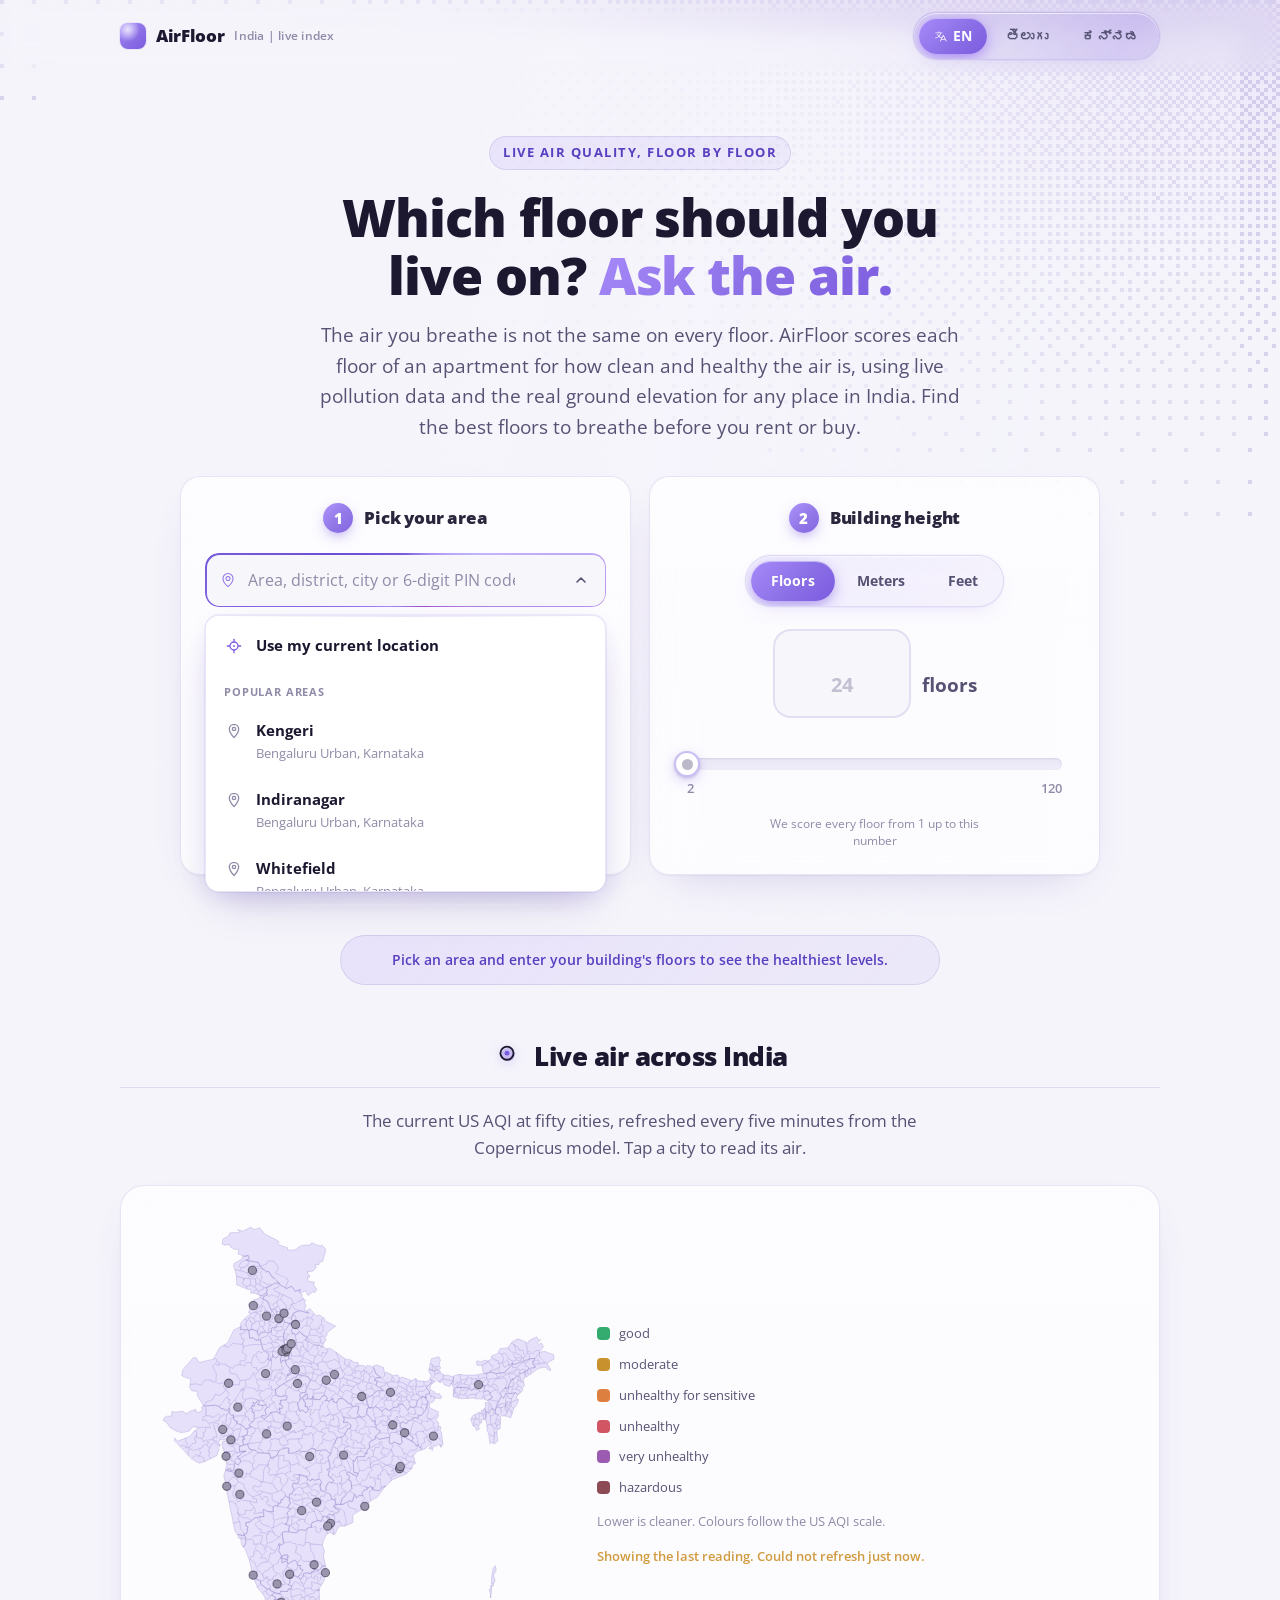
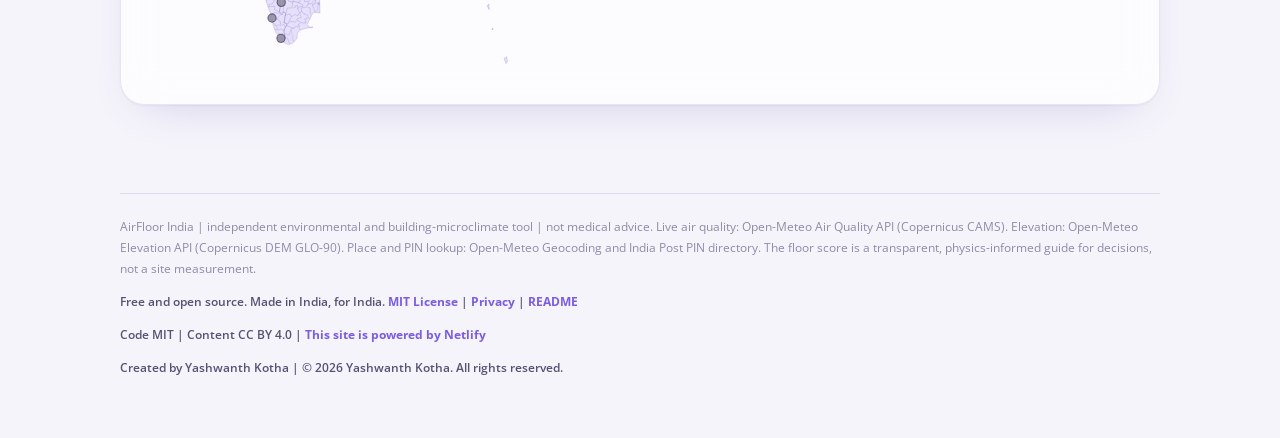
==== index.html @ 5978ed7e "Add aqi.in-style AQI severity scale bar and category-accented pollutant cards" ====
<!doctype html>
<html lang="en">
<head>
<meta charset="utf-8">
<meta name="viewport" content="width=device-width, initial-scale=1, viewport-fit=cover">
<meta name="color-scheme" content="light dark">
<meta name="description" content="See how clean the air is on every apartment floor across India. Live air-quality scores, ranked by real elevation. Free, no signup.">
<title>AirFloor | Which floor lets you breathe easy?</title>
<meta property="og:type" content="website">
<meta property="og:site_name" content="AirFloor">
<meta property="og:url" content="https://airfloor.netlify.app/">
<meta property="og:title" content="AirFloor | Which floor lets you breathe easy?">
<meta property="og:description" content="See how clean the air is on every apartment floor across India. Live air-quality scores, ranked by real elevation. Free, no signup.">
<meta property="og:image" content="https://airfloor.netlify.app/og.jpg">
<meta property="og:image:secure_url" content="https://airfloor.netlify.app/og.jpg">
<meta property="og:image:type" content="image/jpeg">
<meta property="og:image:width" content="1200">
<meta property="og:image:height" content="630">
<meta property="og:image:alt" content="AirFloor floor air-health index, highlighting the healthiest floors to breathe on.">
<meta property="og:locale" content="en_IN">
<meta name="twitter:card" content="summary_large_image">
<meta name="twitter:title" content="AirFloor | Which floor lets you breathe easy?">
<meta name="twitter:description" content="See how clean the air is on every apartment floor across India. Live air-quality scores, ranked by real elevation. Free, no signup.">
<meta name="twitter:image" content="https://airfloor.netlify.app/og.jpg">
<meta name="twitter:image:alt" content="AirFloor floor air-health index for apartments across India.">
<link rel="preconnect" href="https://fonts.googleapis.com">
<link rel="preconnect" href="https://fonts.gstatic.com" crossorigin>
<link href="https://fonts.googleapis.com/css2?family=Open+Sans:ital,wght@0,400;0,500;0,600;0,700;0,800;1,400&display=swap" rel="stylesheet">
<link rel="stylesheet" href="heightcontrol.css">
<style>
  :root{
    --font:"Open Sans",system-ui,-apple-system,"Segoe UI",Roboto,sans-serif;
    /* soft lavender-on-white (primary aesthetic, light-first) */
    --bg-0:#f5f4fb; --bg-1:#ffffff; --bg-2:#eef0f8;
    --ink:#1b1830; --ink-soft:#565274; --ink-faint:#8f8ba8;
    --hair:rgba(90,70,160,.14); --hair-2:rgba(90,70,160,.08);
    --glass:rgba(255,255,255,.72); --glass-2:rgba(246,245,251,.85); --glass-brd:rgba(120,100,190,.16);
    --violet:#7c5ce0; --violet-2:#6d4fd6; --violet-deep:#5a3fc0; --magenta:#a24fd0;
    --grad:linear-gradient(135deg,#a78bfa 0%,#8b6fe6 55%,#7c5ce0 100%);
    --grad-soft:linear-gradient(135deg,rgba(167,139,250,.16),rgba(124,92,224,.07));
    --good:#0f9d6e; --warn:#c07d1a; --crit:#d1495b; --sea:#7fa8d8; --haze:#d09a3e; --dot-ring:rgba(20,16,40,.5); --land-fill:rgba(124,92,224,.09); --land-edge:rgba(90,70,160,.20);
    --shadow:0 1px 2px rgba(40,30,90,.05), 0 18px 44px -26px rgba(90,70,160,.30);
    --glow:0 0 0 1px rgba(124,92,224,.10), 0 10px 30px -12px rgba(124,92,224,.30);
    --maxw:1080px;
  }
  :root[data-theme="dark"]{
    --bg-0:#080510; --bg-1:#0d0819; --bg-2:#130b26;
    --ink:#f5f3fb; --ink-soft:#d4cfe4; --ink-faint:#9a93b2;
    --hair:rgba(168,140,255,.16); --hair-2:rgba(168,140,255,.10);
    --glass:rgba(30,20,54,.46); --glass-2:rgba(40,26,70,.34); --glass-brd:rgba(180,150,255,.20);
    --violet:#a855f7; --violet-2:#8b5cf6; --violet-deep:#6d28d9; --magenta:#c026d3;
    --grad:linear-gradient(135deg,#c084fc 0%,#8b5cf6 46%,#6d28d9 100%);
    --grad-soft:linear-gradient(135deg,rgba(192,132,252,.22),rgba(109,40,217,.10));
    --good:#34d399; --warn:#fbbf24; --crit:#fb7185; --sea:#5b7fb0; --haze:#eaa24a; --dot-ring:rgba(255,255,255,.85); --land-fill:rgba(168,140,255,.12); --land-edge:rgba(168,140,255,.18);
    --shadow:0 2px 8px rgba(0,0,0,.4), 0 30px 70px -32px rgba(76,29,149,.7);
    --glow:0 0 0 1px rgba(180,150,255,.14), 0 8px 30px -8px rgba(139,92,246,.5);
  }
  /* dark-theme component overrides, kept for a future toggle; light is the default look since there is no switch yet */
  :root[data-theme="dark"] .lang{
    background:linear-gradient(135deg,rgba(40,20,70,.6),rgba(10,7,20,.7));
    border-color:rgba(180,150,255,.28);
    box-shadow:0 0 0 1px rgba(168,140,255,.1), 0 10px 34px -8px rgba(139,92,246,.6), inset 0 1px 0 rgba(255,255,255,.14);
  }
  :root[data-theme="dark"] .lang::before{ background:linear-gradient(120deg,transparent 20%,rgba(192,132,252,.28),transparent 60%); }
  :root[data-theme="dark"] .lang .pill{ color:#e8e2f7; }
  :root[data-theme="dark"] .p-live{ color:#d6c4ff; }
  :root[data-theme="dark"] .ac{ box-shadow:0 20px 50px -12px rgba(0,0,0,.7), var(--glow); }

  *{box-sizing:border-box;}
  html,body{margin:0;}
  html{scroll-behavior:smooth;overflow-x:clip;}
  body{
    font-family:var(--font); color:var(--ink); font-size:16.5px; line-height:1.6;
    -webkit-font-smoothing:antialiased; text-rendering:optimizeLegibility;
    background:var(--bg-0); min-height:100vh; overflow-x:clip;
  }
  #ditherBg{position:fixed; inset:0; width:100%; height:100%; z-index:-2; opacity:.7;}
  #bgTint{position:fixed; inset:0; z-index:-1; pointer-events:none;
    background:radial-gradient(1000px 600px at 88% -10%, rgba(124,58,237,.10), transparent 62%);}
  .wrap{max-width:var(--maxw); margin:0 auto; padding:0 20px;}
  h1,h2,h3{margin:0; font-weight:800; line-height:1.12; letter-spacing:-.02em; text-wrap:balance;}
  p{margin:0; max-width:68ch;}
  a{color:var(--violet); text-underline-offset:2px;}
  .soft{color:var(--ink-soft);} .faint{color:var(--ink-faint);}
  strong{font-weight:700;}

  .glass{background:var(--glass); border:1px solid var(--glass-brd);
    -webkit-backdrop-filter:blur(20px) saturate(150%); backdrop-filter:blur(20px) saturate(150%);
    border-radius:20px; box-shadow:var(--shadow); position:relative;}
  .glass::before{content:"";position:absolute;inset:0;border-radius:inherit;pointer-events:none;
    background:linear-gradient(180deg,rgba(255,255,255,.14),transparent 40%);opacity:.6;}

  /* ---------- top bar with STAR language switcher ---------- */
  .topbar{position:sticky; top:0; z-index:40; padding:12px 0;
    -webkit-backdrop-filter:blur(10px); backdrop-filter:blur(10px);}
  .topbar-in{display:flex; justify-content:space-between; align-items:center; gap:12px;}
  .brand{display:flex; align-items:center; gap:10px; font-weight:800; letter-spacing:-.02em; font-size:17px;}
  .brand .dot{width:26px;height:26px;border-radius:8px;background:var(--grad);box-shadow:var(--glow);display:inline-block;position:relative;overflow:hidden;}
  .brand .dot::after{content:"";position:absolute;inset:0;background:radial-gradient(circle at 30% 25%,rgba(255,255,255,.8),transparent 45%);}
  .brand small{font-weight:600;color:var(--ink-faint);font-size:12px;letter-spacing:.02em;}

  .lang{position:relative; display:inline-flex; align-items:center; gap:4px; padding:5px;
    border-radius:100px; background:linear-gradient(135deg,rgba(124,92,224,.12),rgba(90,63,192,.08));
    border:1px solid var(--glass-brd);
    -webkit-backdrop-filter:blur(16px) saturate(160%); backdrop-filter:blur(16px) saturate(160%);
    box-shadow:0 0 0 1px rgba(124,92,224,.06), 0 8px 22px -10px rgba(124,92,224,.22), inset 0 1px 0 rgba(255,255,255,.7);
    overflow:hidden;}
  .lang::before{content:"";position:absolute;inset:0;border-radius:inherit;pointer-events:none;
    background:linear-gradient(120deg,transparent 20%,rgba(167,139,250,.16),transparent 60%);
    background-size:220% 100%; animation:shimmer 5.5s linear infinite;}
  @keyframes shimmer{to{background-position:220% 0;}}
  .lang .pill{position:relative; z-index:1; border:0; cursor:pointer; font-family:var(--font);
    font-weight:700; font-size:13.5px; letter-spacing:.01em; color:var(--ink-soft); background:transparent;
    padding:9px 15px; border-radius:100px; transition:color .2s, transform .2s;}
  .lang .pill:hover{transform:translateY(-1px);}
  .lang .glider{position:absolute; z-index:0; top:5px; bottom:5px; border-radius:100px;
    background:var(--grad); box-shadow:0 4px 16px -2px rgba(139,92,246,.8), inset 0 1px 0 rgba(255,255,255,.4);
    transition:left .34s cubic-bezier(.5,1.4,.4,1), width .34s cubic-bezier(.5,1.4,.4,1); left:5px; width:80px;}
  .lang .pill.active{color:#fff;}
  .lang .pill:focus-visible{outline:2px solid #fff; outline-offset:2px;}
  .lang .globe{margin-right:6px;opacity:.9;display:inline-flex;vertical-align:-2px;}

  /* ---------- hero ---------- */
  .hero{padding:64px 0 34px; position:relative;}
  .hero::before{content:""; position:absolute; inset:-40px -80px -10px -80px; z-index:-1; pointer-events:none;
    background:linear-gradient(103deg, var(--bg-0) 30%, color-mix(in srgb,var(--bg-0) 78%, transparent) 58%, color-mix(in srgb,var(--bg-0) 30%, transparent) 82%);}
  .hero-copy{max-width:760px;margin:0 auto;text-align:center;}
  .eyebrow{display:inline-flex;align-items:center;gap:8px;font-weight:700;font-size:12.5px;letter-spacing:.12em;
    text-transform:uppercase;color:var(--violet-deep);padding:6px 13px;border-radius:100px;
    background:var(--grad-soft);border:1px solid var(--hair);margin-bottom:18px;}
  @keyframes pulse{0%{box-shadow:0 0 0 0 rgba(52,211,153,.6);}70%{box-shadow:0 0 0 7px rgba(52,211,153,0);}100%{box-shadow:0 0 0 0 rgba(52,211,153,0);}}
  h1{font-size:clamp(30px,5.6vw,52px);}
  h1 .gr{background:var(--grad);-webkit-background-clip:text;background-clip:text;color:transparent;}
  .dek{margin:16px auto 0;font-size:clamp(16px,2.1vw,19px);color:var(--ink-soft);max-width:60ch;}

  /* ---------- location search (hybrid combobox) ---------- */
  .searchwrap{margin:26px auto 0;max-width:720px;padding:18px;border-radius:22px;position:relative;z-index:30;}
  .searchwrap:has(.combo.open){z-index:50;}
  .sr-only{position:absolute;width:1px;height:1px;padding:0;margin:-1px;overflow:hidden;clip:rect(0 0 0 0);white-space:nowrap;border:0;}
  .combo{position:relative;width:100%;}
  /* ---------- animated gradient stroke (premium highlight, all sides) ---------- */
  @property --gs-ang{ syntax:"<angle>"; inherits:false; initial-value:0deg; }
  @keyframes gsSpin{ to{ --gs-ang:360deg; } }
  .gstroke{ position:relative; }
  .gstroke::after{ content:""; position:absolute; inset:0; border-radius:inherit; padding:1.5px; pointer-events:none; z-index:3;
    background:conic-gradient(from var(--gs-ang), var(--violet), #c4b5fd, var(--magenta), #a78bfa, var(--violet-2), var(--violet));
    -webkit-mask:linear-gradient(#000 0 0) content-box, linear-gradient(#000 0 0);
    -webkit-mask-composite:xor; mask-composite:exclude; animation:gsSpin 4.5s linear infinite; }
  @media (prefers-reduced-motion:reduce){ .gstroke::after{ animation:none; } }

  .searchfield{position:relative;display:flex;align-items:center;width:100%;}
  .searchfield .ic{position:absolute;left:15px;opacity:.85;pointer-events:none;z-index:1;display:flex;align-items:center;}
  .searchfield .ic-pin{display:flex;color:var(--violet);}
  .searchfield .ic-spin{color:var(--violet);opacity:1;}
  .searchfield input{width:100%;font-family:var(--font);font-size:16px;color:var(--ink);
    padding:15px 90px 15px 42px;border-radius:14px;border:1px solid var(--glass-brd);
    background:var(--glass-2);outline:none;transition:border-color .2s, box-shadow .2s;}
  .searchfield input::placeholder{color:var(--ink-faint);}
  .searchfield input:focus{border-color:var(--violet);box-shadow:0 0 0 3px rgba(139,92,246,.28);}
  .combo.open .searchfield input{border-color:transparent;box-shadow:none;}
  @media (max-width:560px){ .searchfield input{font-size:14px;padding-left:36px;padding-right:66px;} }
  .combo.open .searchfield::after{content:"";position:absolute;inset:0;border-radius:14px;padding:1.5px;pointer-events:none;z-index:2;
    background:conic-gradient(from var(--gs-ang), var(--violet), #c4b5fd, var(--magenta), #a78bfa, var(--violet-2), var(--violet));
    -webkit-mask:linear-gradient(#000 0 0) content-box, linear-gradient(#000 0 0);
    -webkit-mask-composite:xor; mask-composite:exclude; animation:gsSpin 4.5s linear infinite;}
  @media (prefers-reduced-motion:reduce){ .combo.open .searchfield::after{ animation:none; } }
  .caret{position:absolute;right:8px;top:50%;transform:translateY(-50%);width:34px;height:34px;
    display:flex;align-items:center;justify-content:center;border:0;cursor:pointer;border-radius:9px;
    background:transparent;color:var(--ink-soft);transition:background .18s, color .18s;}
  .caret::before{content:"";position:absolute;inset:-7px;border-radius:12px;}
  .caret:hover{background:var(--glass-2);color:var(--ink);}
  .caret svg{width:16px;height:16px;transition:transform .28s cubic-bezier(.4,1.3,.5,1);}
  .combo.open .caret svg{transform:rotate(180deg);}
  .caret:focus-visible{outline:2px solid var(--violet);outline-offset:2px;}
  .clearbtn{position:absolute;right:46px;top:50%;transform:translateY(-50%);width:30px;height:30px;
    display:flex;align-items:center;justify-content:center;border:0;cursor:pointer;border-radius:9px;
    background:transparent;color:var(--ink-faint);transition:background .18s, color .18s;}
  .clearbtn::before{content:"";position:absolute;inset:-9px;border-radius:12px;}
  .clearbtn:hover{background:var(--glass-2);color:var(--ink);}
  .clearbtn:focus-visible{outline:2px solid var(--violet);outline-offset:2px;}
  .clearbtn svg{width:14px;height:14px;}
  .clearbtn[hidden]{display:none;}
  .ac{position:absolute;left:0;right:0;top:calc(100% + 8px);z-index:60;margin:0;padding:6px;list-style:none;text-align:left;
    max-height:min(60vh,420px);overflow-y:auto;-webkit-overflow-scrolling:touch;border-radius:14px;
    background:var(--bg-1);border:1px solid var(--glass-brd);
    box-shadow:0 20px 46px -16px rgba(50,35,100,.18), var(--glow);
    opacity:0;transform:translateY(-6px) scale(.99);transform-origin:top center;pointer-events:none;
    transition:opacity .16s ease, transform .16s ease;}
  .combo.open .ac{opacity:1;transform:none;pointer-events:auto;}
  .ac::before{content:"";position:absolute;left:10px;right:10px;top:0;height:1px;pointer-events:none;
    background:linear-gradient(90deg,transparent,var(--glass-brd),transparent);}
  .ac.loading .opt, .ac.loading .empty{opacity:.5;}
  .ac .ghdr{display:flex;align-items:center;justify-content:space-between;gap:8px;
    font-size:10.5px;letter-spacing:.08em;text-transform:uppercase;color:var(--ink-faint);font-weight:700;padding:10px 12px 6px;}
  .ac .ghdr-clear{position:relative;border:0;background:transparent;color:var(--violet);font-size:11px;font-weight:700;
    text-transform:none;letter-spacing:0;cursor:pointer;padding:4px 6px;border-radius:6px;}
  .ac .ghdr-clear::before{content:"";position:absolute;inset:-8px;}
  .ac .ghdr-clear:hover{background:var(--grad-soft);}
  .ac .ghdr-clear:focus-visible{outline:2px solid var(--violet);outline-offset:2px;}
  .ac .opt{position:relative;display:flex;align-items:flex-start;gap:12px;padding:12px;border-radius:11px;cursor:pointer;min-height:52px;}
  .ac .opt-ic{flex:0 0 auto;width:20px;height:20px;margin-top:2px;display:flex;align-items:center;justify-content:center;color:var(--ink-faint);}
  .ac .opt.act .opt-ic{color:var(--violet);}
  .ac .opt-body{flex:1;min-width:0;}
  .ac .opt .nm{font-weight:700;font-size:14.5px;color:var(--ink);white-space:nowrap;overflow:hidden;text-overflow:ellipsis;}
  .ac .opt .nm .mtch{font-weight:800;color:var(--ink);}
  .ac .opt .sec{font-size:12.5px;color:var(--ink-faint);white-space:nowrap;overflow:hidden;text-overflow:ellipsis;margin-top:2px;}
  .ac .opt .meta{flex:0 0 auto;font-size:12px;color:var(--ink-faint);text-align:right;padding-left:4px;white-space:nowrap;}
  .ac .opt:hover{background:var(--grad-soft);}
  .ac .opt.active{background:var(--grad-soft);}
  .ac .opt.active::before{content:"";position:absolute;inset:0;border-radius:inherit;padding:1.5px;pointer-events:none;
    background:conic-gradient(from var(--gs-ang), var(--violet), #c4b5fd, var(--magenta), #a78bfa, var(--violet-2), var(--violet));
    -webkit-mask:linear-gradient(#000 0 0) content-box, linear-gradient(#000 0 0);
    -webkit-mask-composite:xor; mask-composite:exclude; animation:gsSpin 4.5s linear infinite;}
  @media (prefers-reduced-motion:reduce){ .ac .opt.active::before{ animation:none; } }
  .ac .empty{display:flex;flex-direction:column;align-items:center;text-align:center;gap:5px;padding:28px 16px;cursor:default;}
  .ac .empty .empty-ic{color:var(--ink-faint);opacity:.7;margin-bottom:3px;}
  .ac .empty .empty-t{font-size:13.5px;font-weight:700;color:var(--ink-soft);}
  .ac .empty .empty-h{font-size:12px;color:var(--ink-faint);}
  .ac .msg{padding:12px;font-size:13px;color:var(--ink-faint);cursor:default;}
  .ac .msg.err{color:var(--crit);}
  .ac .ac-foot{padding:10px 12px 6px;margin-top:2px;border-top:1px solid var(--hair);cursor:default;}
  .ac .kbdrow{display:none;align-items:center;flex-wrap:wrap;gap:2px;font-size:11px;color:var(--ink-faint);margin-bottom:6px;}
  @media (hover:hover) and (pointer:fine){ .ac .kbdrow{display:flex;} }
  .ac .kbdrow kbd{font-family:inherit;font-size:10.5px;font-weight:700;color:var(--ink-soft);background:var(--glass-2);
    border:1px solid var(--glass-brd);border-radius:5px;padding:1px 6px;margin:0 2px;}
  .ac .attrib{font-size:10.5px;color:var(--ink-faint);}
  .spin{animation:acspin .85s linear infinite;transform-box:fill-box;transform-origin:center;}
  @keyframes acspin{to{transform:rotate(360deg);}}
  .hintrow{margin-top:11px;display:flex;gap:8px;flex-wrap:wrap;align-items:center;font-size:12.5px;color:var(--ink-faint);}
  .status{font-size:13px;color:var(--ink-faint);padding:8px 2px 0;min-height:8px;}
  .status.err{color:var(--crit);}

  /* ---------- two primary steps ---------- */
  .steps{display:grid;grid-template-columns:1fr 1fr;gap:18px;max-width:920px;margin:34px auto 0;align-items:stretch;position:relative;z-index:30;}
  .steps:has(.combo.open){z-index:50;}
  .step.raised{z-index:60;}
  .step:has(.combo.open){z-index:60;}
  .step{padding:26px 24px 24px;border-radius:20px;position:relative;display:flex;flex-direction:column;align-items:center;text-align:center;}
  .step-head{display:flex;align-items:center;justify-content:center;gap:11px;margin-bottom:20px;}
  .step-no{flex:none;width:30px;height:30px;border-radius:50%;background:var(--grad);color:#fff;font-weight:800;font-size:15px;display:flex;align-items:center;justify-content:center;box-shadow:0 5px 14px -4px rgba(124,92,224,.7);}
  .step-title{font-size:16.5px;font-weight:800;letter-spacing:-.01em;}
  .step-hint{font-size:12px;color:var(--ink-faint);margin-top:12px;line-height:1.45;text-align:center;max-width:34ch;}
  .floors-big{display:flex;align-items:baseline;gap:11px;justify-content:center;margin:6px 0 0;padding:6px 0;}
  .floors-input{width:132px;font:inherit;font-weight:800;font-size:52px;letter-spacing:-.03em;color:var(--ink);background:var(--glass-2);
    border:2px solid var(--glass-brd);border-radius:18px;padding:10px 8px;outline:none;text-align:center;line-height:1;
    transition:border-color .2s, box-shadow .2s;-moz-appearance:textfield;}
  .floors-input::-webkit-outer-spin-button,.floors-input::-webkit-inner-spin-button{-webkit-appearance:none;margin:0;}
  .floors-input::placeholder{color:var(--ink-faint);opacity:.55;font-size:16px;font-weight:600;letter-spacing:0;}
  .floors-input:focus{border-color:var(--violet);box-shadow:0 0 0 5px rgba(124,92,224,.22);}
  .floors-input:placeholder-shown{border-color:var(--violet);}
  @media (prefers-reduced-motion:no-preference){ .floors-input:placeholder-shown{animation:floorsGlow 2.4s ease-in-out infinite;} }
  @keyframes floorsGlow{0%,100%{box-shadow:0 0 0 3px rgba(124,92,224,.14);}50%{box-shadow:0 0 0 8px rgba(124,92,224,.30);}}
  .floors-suffix{font-size:19px;font-weight:700;color:var(--ink-soft);}
  #step2 .step-hint{text-align:center;}

  /* ---------- selected place summary ---------- */
  .place{margin:18px auto 0;max-width:920px;padding:18px 26px;border-radius:18px;display:flex;flex-wrap:wrap;gap:14px 30px;align-items:flex-start;justify-content:space-between;}
  .place-main{min-width:0;}
  .place .pnm{font-size:20px;font-weight:800;}
  .place .padr{font-size:13px;color:var(--ink-soft);margin-top:3px;}
  .place .prov{margin-top:5px;font-size:11px;color:var(--ink-faint);}
  .place-stats{display:flex;gap:30px;flex-wrap:wrap;}
  .place .stat{text-align:right;}
  .place .stat .lab{font-size:10.5px;letter-spacing:.06em;text-transform:uppercase;color:var(--ink-faint);font-weight:700;}
  .place .stat .val{font-size:27px;font-weight:800;line-height:1.1;margin-top:2px;}
  .place .stat .val small{font-size:13px;color:var(--ink-faint);font-weight:600;}
  #exportBtn{display:none;align-items:center;gap:8px;align-self:center;
    font-family:var(--font);font-weight:700;font-size:13.5px;color:#fff;
    background:var(--grad);border:0;cursor:pointer;border-radius:100px;
    padding:11px 20px;box-shadow:var(--glow);white-space:nowrap;
    transition:transform .18s ease, box-shadow .18s ease;}
  #exportBtn svg{flex:none;}
  #exportBtn:hover{transform:translateY(-2px);box-shadow:0 14px 30px -10px rgba(124,92,224,.45), var(--glow);}
  #exportBtn:focus-visible{outline:2px solid var(--violet);outline-offset:3px;}
  #exportBtn:disabled{opacity:.72;cursor:default;transform:none;}
  body:not(.no-location):not(.no-floors) #exportBtn{display:inline-flex;}

  /* ---------- compact gate hint ---------- */
  .gate-hint{display:none;max-width:600px;margin:26px auto 0;padding:13px 22px;border-radius:100px;text-align:center;
    font-size:14px;font-weight:600;color:var(--violet-deep);background:var(--grad-soft);border:1px solid var(--hair);}
  body.no-location .gate-hint, body.no-floors .gate-hint{display:block;}
  body.no-location #place,
  body.no-location #data, body.no-location #elevation, body.no-location #index,
  body.no-location #tiers, body.no-location #method, body.no-location #findings, body.no-location #sources{display:none;}
  body.no-floors #elevation, body.no-floors #index, body.no-floors #tiers,
  body.no-floors #method, body.no-floors #findings{display:none;}

  section{padding:56px 0;}
  .sec-h{display:flex;align-items:baseline;justify-content:center;gap:12px;margin-bottom:20px;padding-bottom:16px;border-bottom:1px solid var(--hair);}
  .sec-h .n{font-weight:800;color:var(--violet);font-size:14px;}
  .sec-h h2{font-size:clamp(20px,3vw,26px);}
  .sec-lead{color:var(--ink-soft);margin:0 auto 24px;max-width:62ch;text-align:center;}

  .datagrid{display:grid;grid-template-columns:repeat(3,minmax(0,1fr));gap:16px;margin-top:8px;}
  @media (max-width:640px){ .datagrid{grid-template-columns:repeat(2,minmax(0,1fr));} }
  .dcard{padding:22px 18px;border-radius:16px;text-align:left;}
  .dcard .k{font-size:11px;letter-spacing:.05em;text-transform:uppercase;color:var(--ink-faint);font-weight:700;}
  .dcard .v{font-size:27px;font-weight:800;margin-top:7px;line-height:1.05;}
  .dcard .v small{font-size:12.5px;color:var(--ink-faint);font-weight:600;}
  .dcard .sub{font-size:11.5px;color:var(--ink-soft);margin-top:7px;line-height:1.4;}
  .pill-i{display:inline-block;font-size:10.5px;font-weight:700;padding:3px 9px;border-radius:100px;margin-top:10px;}
  .p-good{background:color-mix(in srgb,var(--good) 20%,transparent);color:var(--good);}
  .p-mod{background:color-mix(in srgb,var(--warn) 22%,transparent);color:var(--warn);}
  .p-bad{background:color-mix(in srgb,var(--crit) 22%,transparent);color:var(--crit);}
  /* pollutant card severity accent (aqi.in-style, subtle) */
  .dcard{position:relative;}
  .dcard-accent{position:absolute;left:0;top:15px;bottom:15px;width:3px;border-radius:0 4px 4px 0;}
  .acc-good{background:var(--good);} .acc-mod{background:var(--warn);} .acc-bad{background:var(--crit);}
  .dcard.has-accent{padding-left:22px;}
  /* AQI severity scale (hero) */
  .aqiscale{border-radius:20px;padding:22px 24px;margin-top:8px;}
  .aqs-top{display:flex;align-items:baseline;justify-content:space-between;gap:16px;flex-wrap:wrap;margin-bottom:18px;}
  .aqs-numwrap{display:flex;align-items:baseline;gap:9px;}
  .aqs-num{font-size:44px;font-weight:800;line-height:1;letter-spacing:-.02em;color:var(--ink);}
  .aqs-unit{font-size:12.5px;font-weight:700;letter-spacing:.04em;color:var(--ink-faint);text-transform:uppercase;}
  .aqs-status{display:flex;align-items:baseline;gap:8px;font-size:15px;}
  .aqs-is{color:var(--ink-soft);}
  .aqs-cat{font-weight:800;font-size:17px;letter-spacing:-.01em;}
  .aqs-scale{position:relative;display:flex;gap:3px;height:12px;}
  .aqs-seg{flex:1;border-radius:3px;opacity:.9;}
  .aqs-marker{position:absolute;top:-6px;bottom:-6px;width:4px;border-radius:4px;background:#1b1830;left:0;transform:translateX(-50%);transition:left .5s cubic-bezier(.4,0,.2,1);box-shadow:0 0 0 3px rgba(255,255,255,.95),0 2px 8px rgba(0,0,0,.3);}
  .aqs-ticks{display:flex;justify-content:space-between;margin-top:9px;font-size:11px;color:var(--ink-faint);font-weight:600;}
  @media (max-width:480px){ .aqs-num{font-size:38px;} .aqs-ticks{font-size:10px;} }
  .p-live{background:var(--grad-soft);color:var(--violet-deep);border:1px solid var(--hair);}

  .vizcard{padding:22px;margin-top:8px;border-radius:20px;}
  .viz-h{display:flex;justify-content:space-between;align-items:baseline;gap:10px;flex-wrap:wrap;margin-bottom:6px;}
  .viz-h h3{font-size:16px;font-weight:700;}
  .viz-h .hint{font-size:11.5px;color:var(--ink-faint);font-weight:600;}
  canvas.chart{display:block;width:100%;height:auto;border-radius:12px;}
  .legend{display:flex;gap:14px;flex-wrap:wrap;margin-top:12px;font-size:12px;color:var(--ink-soft);font-weight:600;}
  .legend .li{display:inline-flex;align-items:center;gap:6px;white-space:nowrap;}
  .sw{width:14px;height:3px;border-radius:2px;display:inline-block;}
  .dt{width:9px;height:9px;border-radius:50%;display:inline-block;}

  .viewtabs{display:flex;justify-content:center;gap:4px;margin:22px auto 20px;padding:4px;max-width:max-content;
    background:var(--glass-2);border:1px solid var(--glass-brd);border-radius:100px;box-shadow:var(--shadow);}
  .vtab{border:0;background:transparent;cursor:pointer;font-family:var(--font);font-weight:700;font-size:13.5px;
    color:var(--ink-soft);padding:9px 20px;border-radius:100px;transition:background .22s ease, color .22s ease, box-shadow .22s ease;}
  .vtab:hover{color:var(--ink);}
  .vtab[aria-selected="true"]{background:var(--grad);color:#fff;box-shadow:var(--glow);}
  .vtab:focus-visible{outline:2px solid var(--violet);outline-offset:2px;}
  .viewpanel[hidden]{display:none;}

  .peakbox{display:flex;gap:16px;flex-wrap:wrap;align-items:center;justify-content:center;margin-top:18px;padding:18px 20px;border-radius:16px;
    background:color-mix(in srgb,var(--good) 12%,var(--glass));border:1px solid color-mix(in srgb,var(--good) 30%,var(--hair));}
  .peakbox .big{font-size:36px;font-weight:800;color:var(--good);line-height:1;}
  .peakbox .tx{font-size:14px;color:var(--ink-soft);flex:1;min-width:240px;}
  .peakbox .tx b{color:var(--ink);}

  .tablecard{overflow:hidden;margin-top:8px;border-radius:18px;}
  .tscroll{overflow-x:auto;}
  table{border-collapse:collapse;width:100%;min-width:600px;font-size:14px;}
  /* mobile tables: pin the label column so context survives horizontal scroll */
  .tscroll th:first-child{position:sticky;left:0;z-index:2;background:var(--bg-1);}
  .tscroll thead th:first-child{z-index:3;}
  .tscroll th:first-child::after{content:"";position:absolute;top:0;right:0;bottom:0;width:1px;background:var(--hair);}
  .tablecard{position:relative;}
  .tablecard::after{content:"";position:absolute;top:0;right:0;bottom:0;width:26px;border-radius:0 18px 18px 0;pointer-events:none;
    background:linear-gradient(90deg,transparent,color-mix(in srgb,var(--bg-1) 85%,transparent));opacity:0;}
  @media (max-width:640px){
    .tablecard::after{opacity:1;}
    table{min-width:560px;font-size:13px;}
    .bar{min-width:64px;}
    thead th{padding:10px 10px;}
    tbody th{padding:10px 10px;}
  }
  thead th{background:var(--glass-2);text-align:left;padding:12px 14px;font-size:11px;letter-spacing:.04em;
    text-transform:uppercase;color:var(--ink-soft);font-weight:700;border-bottom:1px solid var(--hair);}
  tbody td{padding:12px 14px;border-bottom:1px solid var(--hair-2);}
  tbody tr:last-child td{border-bottom:none;}
  tbody th{padding:12px 14px;border-bottom:1px solid var(--hair-2);text-align:left;font-weight:700;background:var(--glass-2);white-space:nowrap;font-size:13.5px;text-transform:capitalize;}
  .bar{height:8px;border-radius:100px;background:var(--hair);position:relative;overflow:hidden;min-width:90px;}
  .bar>i{position:absolute;left:0;top:0;bottom:0;border-radius:100px;}
  .scoren{font-weight:800;font-size:14px;}
  .ov-cell{display:flex;flex-direction:column;align-items:center;gap:4px;}
  .ov-cell .bar{min-width:64px;}

  .method{display:grid;grid-template-columns:repeat(auto-fit,minmax(160px,1fr));gap:16px;justify-content:center;margin-top:8px;}
  .mrow{padding:20px 18px;border-radius:16px;text-align:left;}
  .mrow .w{font-size:24px;font-weight:800;color:var(--violet);}
  .mrow .n{font-weight:700;font-size:14px;margin:5px 0 6px;}
  .mrow .d{font-size:12.5px;color:var(--ink-soft);line-height:1.5;}

  .callout{padding:20px 22px;margin:22px auto;max-width:760px;border-radius:16px;text-align:left;}
  .callout .lbl{font-size:11px;letter-spacing:.08em;text-transform:uppercase;color:var(--violet);font-weight:800;display:block;margin-bottom:6px;}
  .callout p{font-size:14px;margin:0;max-width:none;line-height:1.6;}

  .findings{display:grid;grid-template-columns:repeat(3,minmax(0,1fr));gap:16px;margin-top:8px;align-items:stretch;}
  .fcard{padding:20px 22px 22px;border-radius:16px;position:relative;overflow:hidden;text-align:left;}
  .fcard .ftag{display:inline-block;font-size:11px;font-weight:800;letter-spacing:.07em;text-transform:uppercase;color:var(--violet-deep);margin-bottom:9px;}
  .fcard.good .ftag{color:var(--good);}
  .fcard.warn .ftag{color:var(--warn);}
  .fcard h3{font-size:16.5px;margin-bottom:7px;text-align:left;line-height:1.28;}
  .fcard p{font-size:14px;max-width:none;margin:0;text-align:left;line-height:1.6;color:var(--ink-soft);}
  @media (max-width:820px){ .findings{grid-template-columns:1fr;} }

  /* ---------- household advice ---------- */
  body.no-location #advice, body.no-floors #advice{display:none;}
  body.no-location #checklist{display:none;}
  .pchips{display:flex;flex-wrap:wrap;gap:10px;justify-content:center;margin:2px 0 18px;}
  .pchip{border:1px solid var(--glass-brd);background:var(--glass-2);color:var(--ink-soft);cursor:pointer;
    font-family:var(--font);font-weight:700;font-size:13.5px;padding:10px 18px;border-radius:100px;
    transition:color .2s, background .2s, transform .2s, box-shadow .2s;}
  .pchip:hover{transform:translateY(-1px);}
  .pchip.active{background:var(--grad);color:#fff;border-color:transparent;box-shadow:var(--glow);}
  .pchip:focus-visible{outline:2px solid var(--violet);outline-offset:2px;}
  .adv-box{margin-top:0;}
  .adv-box p{font-size:15px;line-height:1.65;}
  .adv-disc{display:block;margin-top:10px;font-size:11px;color:var(--ink-faint);}
  .adv-floor{margin-top:10px;padding-top:10px;border-top:1px solid var(--hair-2);font-size:14px;line-height:1.6;color:var(--violet-deep);font-weight:600;}
  .adv-floor[hidden]{display:none;}

  /* buyer guidance checklist */
  .chk-tabs{display:inline-flex;gap:3px;padding:4px;border-radius:100px;background:var(--grad-soft);border:1px solid var(--hair);margin:0 0 22px;}
  .chk-tab{appearance:none;-webkit-appearance:none;border:0;cursor:pointer;font:inherit;font-weight:700;font-size:13.5px;color:var(--ink-soft);background:transparent;padding:10px 18px;border-radius:100px;transition:color .2s,background .2s,box-shadow .2s;}
  .chk-tab:hover{color:var(--ink);}
  .chk-tab.active{color:#fff;background:var(--grad);box-shadow:0 4px 16px -3px rgba(139,92,246,.55);}
  .chk-tab:focus-visible{outline:2px solid var(--violet);outline-offset:2px;}
  .chk-list{list-style:none;margin:0;padding:0;display:grid;gap:12px;}
  .chk-list[hidden]{display:none;}
  .chk-item{display:flex;gap:14px;align-items:flex-start;padding:16px 18px;border-radius:16px;background:var(--grad-soft);border:1px solid var(--hair-2);}
  .chk-num{flex:none;width:26px;height:26px;border-radius:9px;background:var(--grad);color:#fff;font-weight:800;font-size:13px;display:flex;align-items:center;justify-content:center;box-shadow:0 4px 12px -3px rgba(124,92,224,.5);margin-top:2px;}
  .chk-item>div{display:flex;flex-direction:column;gap:4px;}
  .chk-t{font-weight:700;font-size:15.5px;color:var(--ink);letter-spacing:-.01em;}
  .chk-b{font-size:14px;color:var(--ink-soft);line-height:1.55;}
  #checklist .adv-disc{margin-top:16px;}

  /* live AQI map of India */
  .airmap-card{display:flex;gap:26px;padding:24px;border-radius:24px;align-items:center;}
  .airmap-wrap{position:relative;flex:0 0 auto;}
  #airmapSvg{display:block;height:min(64vh,470px);width:auto;max-width:100%;overflow:visible;}
  .airmap-land path{fill:var(--land-fill);stroke:var(--land-edge);stroke-width:.5;stroke-linejoin:round;vector-effect:non-scaling-stroke;}
  .airmap-city{cursor:pointer;}
  .airmap-city:focus{outline:none;}
  .airmap-halo{fill:transparent;transition:fill .2s;}
  .airmap-city:hover .airmap-halo,.airmap-city:focus .airmap-halo,.airmap-city.sel .airmap-halo{fill:rgba(124,92,224,.20);}
  .airmap-dot{stroke:var(--dot-ring,rgba(20,16,40,.5));stroke-width:1.2;transition:fill .6s ease;}
  .airmap-city.sel .airmap-dot{stroke:var(--ink);stroke-width:1.7;}
  .airmap-tip{position:absolute;left:0;top:0;transform:translate(-50%,calc(-100% - 12px));background:#241d3f;color:#fff;padding:7px 11px;border-radius:10px;font-size:12.5px;white-space:nowrap;pointer-events:none;opacity:0;transition:opacity .15s;box-shadow:0 10px 28px -8px rgba(0,0,0,.5);display:flex;flex-direction:column;gap:1px;z-index:6;}
  .airmap-tip.show{opacity:1;}
  .airmap-tip .amt-name{font-weight:700;}
  .airmap-tip .amt-val{font-weight:700;font-size:12px;}
  .airmap-side{display:flex;flex-direction:column;justify-content:center;gap:15px;min-width:190px;}
  .airmap-legend{display:flex;flex-direction:column;gap:10px;}
  .aml-item{display:flex;align-items:center;gap:9px;font-size:13px;color:var(--ink-soft);}
  .aml-item i{width:13px;height:13px;border-radius:4px;flex:none;}
  .airmap-hint{font-size:12.5px;color:var(--ink-faint);line-height:1.5;margin:0;}
  .airmap-updated{font-size:12.5px;color:var(--ink-soft);font-weight:600;margin:0;min-height:1.1em;}
  .airmap-updated.stale{color:var(--haze);}
  .secic-check{animation:secic-float 5s ease-in-out infinite;}
  .secic-check__tick{transform-origin:15px 15px;animation:secic-pulse 3s ease-in-out infinite;}
  .secic-map{animation:secic-drift 4.5s ease-in-out infinite;}
  .secic-map__ping{transform-origin:16px 13px;animation:secic-pulse 2.4s ease-in-out infinite;}
  @media (max-width:760px){
    .airmap-card{flex-direction:column;align-items:center;gap:18px;}
    #airmapSvg{height:auto;width:100%;max-width:330px;}
    .airmap-side{min-width:0;width:100%;}
    .airmap-legend{flex-direction:row;flex-wrap:wrap;gap:9px 16px;justify-content:center;}
    .chk-tabs{display:flex;width:100%;border-radius:16px;}
    .chk-tab{flex:1;border-radius:12px;padding:11px 10px;font-size:12.5px;}
  }

  .srcgrid{display:grid;grid-template-columns:repeat(auto-fit,minmax(220px,1fr));gap:16px;justify-content:center;margin-top:8px;}
  .src{padding:18px;border-radius:16px;}
  .src .st{font-weight:700;font-size:14px;display:flex;align-items:center;gap:8px;}
  .src .sv{font-size:12.5px;color:var(--ink-soft);margin-top:5px;line-height:1.5;overflow-wrap:anywhere;word-break:break-word;}
  .src .verified{font-size:10.5px;font-weight:700;color:var(--good);background:color-mix(in srgb,var(--good) 16%,transparent);padding:2px 8px;border-radius:100px;}

  footer{margin-top:32px;padding:22px 0 60px;border-top:1px solid var(--hair);}
  footer p{font-size:12px;color:var(--ink-faint);line-height:1.75;max-width:none;}
  .foot-oss{margin-top:12px;font-weight:600;color:var(--ink-soft);}
  .foot-oss a{color:var(--violet);font-weight:700;text-decoration:none;}
  .foot-oss a:hover{text-decoration:underline;}

  /* ---------- chart actions: scrub tooltip + selected-floor readout ---------- */
  #chartTip{position:fixed;z-index:80;pointer-events:none;opacity:0;transform:translateY(2px);transition:opacity .12s ease;
    background:var(--bg-1);border:1px solid var(--glass-brd);border-radius:12px;padding:9px 13px;
    box-shadow:0 14px 32px -12px rgba(50,35,100,.34), var(--glow);min-width:92px;}
  #chartTip.show{opacity:1;transform:none;}
  #chartTip .ct-f{font-weight:800;font-size:12.5px;color:var(--ink-soft);letter-spacing:.01em;}
  #chartTip .ct-s{font-weight:800;font-size:17px;color:var(--violet-deep);line-height:1.1;margin-top:1px;}
  #chartTip .ct-b{margin-top:6px;font-size:10px;font-weight:800;letter-spacing:.05em;text-transform:uppercase;color:var(--good);}
  #floorReport{margin-top:14px;padding:16px 18px;border-radius:16px;background:var(--glass-2);border:1px solid var(--glass-brd);box-shadow:var(--shadow);}
  #floorReport[hidden]{display:none;}
  .fr-head{display:flex;align-items:center;gap:12px;flex-wrap:wrap;}
  .fr-head .fr-f{font-weight:800;font-size:16.5px;color:var(--ink);}
  .fr-head .fr-o{font-weight:800;font-size:16.5px;color:var(--violet-deep);}
  .fr-head .fr-badge{font-size:11px;font-weight:800;letter-spacing:.05em;text-transform:uppercase;color:var(--good);background:color-mix(in srgb,var(--good) 15%,transparent);padding:3px 11px;border-radius:100px;}
  .fr-head .fr-clear{margin-left:auto;width:28px;height:28px;border-radius:50%;border:1px solid var(--glass-brd);background:var(--bg-1);color:var(--ink-soft);font-size:16px;line-height:1;cursor:pointer;display:flex;align-items:center;justify-content:center;transition:color .2s,border-color .2s;}
  .fr-head .fr-clear:hover{color:var(--ink);border-color:var(--violet);}
  .fr-parts{display:grid;grid-template-columns:repeat(5,minmax(0,1fr));gap:10px;margin-top:13px;}
  .fr-part{display:flex;flex-direction:column;align-items:flex-start;gap:3px;padding:10px 11px;border-radius:11px;background:var(--bg-1);border:1px solid var(--hair-2);}
  .fr-part .fr-k{font-size:10.5px;font-weight:700;letter-spacing:.03em;text-transform:uppercase;color:var(--ink-faint);}
  .fr-part .fr-v{font-size:19px;font-weight:800;color:var(--ink);line-height:1;}
  @media (max-width:560px){ .fr-parts{grid-template-columns:repeat(3,minmax(0,1fr));} }

  @media (max-width:640px){
    body{font-size:16px;}
    .hero{padding:36px 0 20px;}
    .steps{grid-template-columns:1fr;gap:14px;margin-top:26px;}
    .step{padding:22px 18px 22px;}
    .floors-input{width:118px;font-size:44px;}
    .floors-suffix{font-size:18px;}
    .place{padding:16px 18px;gap:12px 20px;}
    .place .stat{text-align:left;}
    .lang{gap:2px;padding:4px;} .lang .pill{padding:8px 10px;font-size:12px;} .lang .globe{margin-right:4px;font-size:11px;}
    .brand small{display:none;}
  }
  @media (prefers-reduced-motion:reduce){
    .lang::before{animation:none;} .eyebrow .live{animation:none;} .spin{animation:none;}
    html{scroll-behavior:auto;}
  }

  /* ---------- print / Export PDF ---------- */
  .print-only{display:none;}
  @media print{
    @page{ margin:14mm; }
    html,body{ background:#fff !important; color:#1b1830 !important; }
    #ditherBg,#bgTint,.topbar,.hero-copy,.steps,#gateHint,#exportBtn,.viewtabs,.status,#acLive,.sr-only,.pchips,.fr-clear,#chartTip,#airmap,.chk-tabs,.airmap-tip{ display:none !important; }
    .hero{ padding:0 !important; }
    .hero::before{ display:none !important; }
    .wrap{ max-width:none !important; padding:0 !important; margin:0 !important; }
    .print-only{ display:block !important; }
    #printHead{ margin:0 0 16px; padding:0 0 10px; border-bottom:2px solid #7c5ce0; }
    #printHead .ph-title{ font-size:22px; font-weight:800; letter-spacing:-.02em; color:#1b1830; }
    #printHead .ph-sub{ font-size:12.5px; color:#565274; margin-top:5px; }
    .glass,.callout,.place{ background:#fff !important; box-shadow:none !important;
      -webkit-backdrop-filter:none !important; backdrop-filter:none !important; border:1px solid #e3e0ef !important; }
    .glass::before{ display:none !important; }
    .place{ margin:0 0 16px !important; padding:14px 16px !important; }
    section{ break-inside:auto; page-break-inside:auto; margin:0 0 18px !important; padding:0 !important; }
    .sec-h{ break-after:avoid; page-break-after:avoid; margin-bottom:12px !important; padding-bottom:9px !important; }
    .callout,.fcard,.dcard,.src,.mrow,.peakbox,.vizcard,.tablecard,.place,#floorReport,.chk-item{ break-inside:avoid; page-break-inside:avoid; }
    h1,h2,h3{ color:#1b1830 !important; }
    p,.soft,.faint,td,th,li,.lab,.val,.sec-lead{ color:#3a3556 !important; }
    a{ color:#5a3fc0 !important; text-decoration:none; }
    canvas{ max-width:100% !important; }
    *{ -webkit-print-color-adjust:exact; print-color-adjust:exact; }
  }
.secic {
  display: inline-block;
  width: 30px;
  height: 30px;
  min-width: 30px;
  vertical-align: middle;
  overflow: visible;
  filter: drop-shadow(0 2px 6px rgba(124, 92, 224, 0.32));
}

.secic path,
.secic circle,
.secic rect,
.secic line {
  transform-box: fill-box;
  transform-origin: center;
}

@media (prefers-reduced-motion: no-preference) {
  @keyframes secic-drift {
    0%, 100% { transform: translateX(0); }
    50% { transform: translateX(2.2px); }
  }
  @keyframes secic-tilt {
    0%, 100% { transform: perspective(140px) rotateY(0deg); }
    50% { transform: perspective(140px) rotateY(16deg); }
  }
  @keyframes secic-pulse {
    0%, 100% { transform: scale(1); }
    45% { transform: scale(1.07); }
  }
  @keyframes secic-float {
    0%, 100% { transform: translateY(0); }
    50% { transform: translateY(-3px); }
  }
  @keyframes secic-seesaw {
    0%, 100% { transform: rotate(-4deg); }
    50% { transform: rotate(4deg); }
  }
  @keyframes secic-glow-pulse {
    0%, 100% {
      filter: drop-shadow(0 2px 6px rgba(124, 92, 224, 0.32)) drop-shadow(0 0 2px rgba(124, 92, 224, 0.18));
    }
    50% {
      filter: drop-shadow(0 2px 9px rgba(124, 92, 224, 0.55)) drop-shadow(0 0 10px rgba(124, 92, 224, 0.45));
    }
  }
  @keyframes secic-knob-shift {
    0%, 100% { transform: translateX(0); }
    50% { transform: translateX(1.6px); }
  }
  @keyframes secic-ring-pulse {
    0% { transform: scale(0.82); opacity: 0.55; }
    100% { transform: scale(1.4); opacity: 0; }
  }

  .secic-air { animation: secic-drift 4.5s ease-in-out infinite; }
  .secic-elevation { animation: secic-tilt 5.5s ease-in-out infinite; }
  .secic-score { animation: secic-pulse 3.2s ease-in-out infinite; }
  .secic-tiers { animation: secic-float 4.8s ease-in-out infinite; }
  .secic-method { animation: secic-seesaw 5s ease-in-out infinite; }
  .secic-findings { animation: secic-glow-pulse 3.6s ease-in-out infinite; }
  /* secic-sources carries its motion on its inner ring, see below */

  .secic-method__knob-a { animation: secic-knob-shift 3.4s ease-in-out infinite; }
  .secic-method__knob-b { animation: secic-knob-shift 3.4s ease-in-out infinite; animation-delay: 0.5s; }
  .secic-method__knob-c { animation: secic-knob-shift 3.4s ease-in-out infinite; animation-delay: 1s; }

  .secic-sources__ring { animation: secic-ring-pulse 2.8s ease-out infinite; }
}
  .sec-h{align-items:center;}
</style>
</head>
<body>
<canvas id="ditherBg"></canvas>
<div id="bgTint"></div>

<div class="topbar">
  <div class="wrap topbar-in">
    <div class="brand"><span class="dot"></span> AirFloor <small data-i18n="brand_tag">India | live index</small></div>
    <div class="lang glass-none" role="group" aria-label="Language">
      <span class="glider" id="glider"></span>
      <button type="button" class="pill active" data-lang="en"><span class="globe"><svg viewBox="0 0 256 256" width="13" height="13" fill="currentColor" aria-hidden="true" focusable="false"><path d="M247.15,212.42l-56-112a8,8,0,0,0-14.31,0l-21.71,43.43A88,88,0,0,1,108,126.93,103.65,103.65,0,0,0,135.69,64H160a8,8,0,0,0,0-16H104V32a8,8,0,0,0-16,0V48H32a8,8,0,0,0,0,16h87.63A87.76,87.76,0,0,1,96,116.35a87.74,87.74,0,0,1-19-31,8,8,0,1,0-15.08,5.34A103.63,103.63,0,0,0,84,127a87.55,87.55,0,0,1-52,17,8,8,0,0,0,0,16,103.46,103.46,0,0,0,64-22.08,104.18,104.18,0,0,0,51.44,21.31l-26.6,53.19a8,8,0,0,0,14.31,7.16L148.94,192h70.11l13.79,27.58A8,8,0,0,0,240,224a8,8,0,0,0,7.15-11.58ZM156.94,176,184,121.89,211.05,176Z"/></svg></span>EN</button>
      <button type="button" class="pill" data-lang="te" lang="te">తెలుగు</button>
      <button type="button" class="pill" data-lang="kn" lang="kn">ಕನ್ನಡ</button>
    </div>
  </div>
</div>

<div class="wrap">
  <div id="printHead" class="print-only" aria-hidden="true"></div>
  <div class="hero">
    <div class="hero-copy">
      <span class="eyebrow"><span data-i18n="eyebrow">Live air quality, floor by floor</span></span>
      <h1><span data-i18n="h1a">Which floor should you live on?</span> <span class="gr" data-i18n="h1b">Ask the air.</span></h1>
      <p class="dek" data-i18n="dek">The air you breathe is not the same on every floor. AirFloor scores each floor of an apartment for how clean and healthy the air is, using live pollution data and the real ground elevation for any place in India. Find the best floors to breathe before you rent or buy.</p>
    </div>

    <div class="steps">
      <div class="step glass" id="step1">
        <div class="step-head"><span class="step-no">1</span><span class="step-title" data-i18n="step1_title">Pick your area</span></div>
        <div class="combo" id="combo">
          <div class="searchfield">
            <span class="ic" id="fieldIcon">
              <span class="ic-pin" aria-hidden="true"><svg viewBox="0 0 256 256" width="16" height="16" fill="currentColor" aria-hidden="true" focusable="false"><path d="M128,64a40,40,0,1,0,40,40A40,40,0,0,0,128,64Zm0,64a24,24,0,1,1,24-24A24,24,0,0,1,128,128Zm0-112a88.1,88.1,0,0,0-88,88c0,31.4,14.51,64.68,42,96.25a254.19,254.19,0,0,0,41.45,38.3,8,8,0,0,0,9.18,0A254.19,254.19,0,0,0,174,200.25c27.45-31.57,42-64.85,42-96.25A88.1,88.1,0,0,0,128,16Zm0,206c-16.53-13-72-60.75-72-118a72,72,0,0,1,144,0C200,161.23,144.53,209,128,222Z"/></svg></span>
              <span class="ic-spin" id="icSpin" hidden aria-hidden="true"><svg class="spin" viewBox="0 0 24 24" width="15" height="15"><circle cx="12" cy="12" r="9" fill="none" stroke="currentColor" stroke-width="2.4" stroke-linecap="round" stroke-dasharray="40 56"/></svg></span>
            </span>
            <input id="q" type="text" role="combobox" aria-expanded="false" aria-controls="acList" aria-autocomplete="list" aria-label="Search location" aria-describedby="comboHint" autocomplete="off" placeholder="Area, district, city or 6-digit PIN code" data-i18n-ph="ph_search">
            <button type="button" class="clearbtn" id="clearBtn" aria-label="Clear search" data-i18n-aria="aria_clear" hidden><svg viewBox="0 0 24 24" fill="none" stroke="currentColor" stroke-width="2.4" stroke-linecap="round"><line x1="5" y1="5" x2="19" y2="19"/><line x1="19" y1="5" x2="5" y2="19"/></svg></button>
            <button type="button" class="caret" id="caret" aria-label="Browse areas" data-i18n-aria="aria_caret" tabindex="-1"><svg viewBox="0 0 24 24" fill="none" stroke="currentColor" stroke-width="2.4" stroke-linecap="round" stroke-linejoin="round"><path d="M6 9l6 6 6-6"/></svg></button>
          </div>
          <ul class="ac" id="acList" role="listbox" aria-label="Areas" aria-busy="false"></ul>
        </div>
        <div class="step-hint"><span id="comboHint" data-i18n="combo_hint">Open the list to browse popular areas, or start typing. One area at a time.</span></div>
        <div class="status" id="status"></div>
        <div id="acLive" role="status" aria-live="polite" class="sr-only"></div>
      </div>

      <div class="step glass" id="step2">
        <div class="step-head"><span class="step-no">2</span><span class="step-title" data-i18n="step2_title">Building height</span></div>
        <div class="hc">
          <div class="hc-seg" role="radiogroup" aria-label="Height unit">
            <span class="hc-seg-glider" aria-hidden="true"></span>
            <button type="button" class="hc-seg-btn" role="radio" data-unit="floors" aria-checked="true">Floors</button>
            <button type="button" class="hc-seg-btn" role="radio" data-unit="meters" aria-checked="false">Meters</button>
            <button type="button" class="hc-seg-btn" role="radio" data-unit="feet" aria-checked="false">Feet</button>
          </div>
          <div class="hc-readout">
            <input id="pFloors" class="hc-field" type="text" inputmode="numeric" autocomplete="off" placeholder="24" data-i18n-ph="floors_ph" aria-label="Building height value" aria-describedby="floorsHint">
            <span class="hc-suffix">floors</span>
          </div>
          <span class="hc-approx" hidden></span>
          <div class="hc-slider">
            <div class="hc-rail">
              <div class="hc-fill"></div>
              <div class="hc-thumb" role="slider" tabindex="0" aria-label="Building height" aria-orientation="horizontal" aria-valuemin="2" aria-valuemax="120" aria-valuenow="2" aria-valuetext="No height set" aria-describedby="floorsHint">
                <span class="hc-thumb-dot" aria-hidden="true"></span>
              </div>
            </div>
            <div class="hc-scale">
              <span class="hc-scale-min">2</span>
              <span class="hc-scale-max">120</span>
            </div>
          </div>
        </div>
        <div class="step-hint" id="floorsHint" data-i18n="floors_hint">We score every floor from 1 up to this number</div>
      </div>
    </div>

    <div class="place glass" id="place" hidden>
      <div class="place-main">
        <div class="pnm" id="placeName">-</div>
        <div class="padr" id="placeAddr">-</div>
        <div class="prov" id="placeProv">-</div>
      </div>
      <div class="place-stats">
        <div class="stat"><div class="lab" data-i18n="lab_ground">Ground elevation</div><div class="val" id="pGround">-</div></div>
        <div class="stat"><div class="lab" data-i18n="lab_aqi">Live US AQI</div><div class="val" id="pAqi">-</div></div>
        <button type="button" id="exportBtn" aria-label="Export PDF" data-i18n-aria="export_pdf">
          <svg viewBox="0 0 24 24" width="15" height="15" fill="none" stroke="currentColor" stroke-width="2.2" stroke-linecap="round" stroke-linejoin="round" aria-hidden="true" focusable="false"><path d="M12 3v11"/><path d="M7.5 10.5L12 15l4.5-4.5"/><path d="M4.5 18.5h15"/></svg>
          <span data-i18n="export_pdf">Export PDF</span>
        </button>
      </div>
    </div>
  </div>

  <div class="gate-hint" id="gateHint"><span data-i18n="gate_hint">Pick an area and enter your building's floors to see the healthiest levels.</span></div>

  <section id="data">
    <div class="sec-h"><svg class="secic secic-air" viewBox="0 0 32 32" width="30" height="30" aria-hidden="true" focusable="false">
  <g opacity="0.3" transform="translate(1,1.6)">
    <path d="M5 11c5.5 0.4 8 -2.6 12.5 -2.6 3.4 0 4.3 3.4 1.6 4.4" stroke="var(--violet)" stroke-width="2.1" fill="none" stroke-linecap="round"/>
    <path d="M5 16.5c7 0.5 10 -2.6 16 -2.6 3.8 0 4.6 4 1 5.1" stroke="var(--violet)" stroke-width="2.1" fill="none" stroke-linecap="round"/>
    <path d="M5 21.5c3.6 0.3 5.6 -1.5 8.6 -1.5" stroke="var(--violet)" stroke-width="2.1" fill="none" stroke-linecap="round"/>
  </g>
  <path d="M5 11c5.5 0.4 8 -2.6 12.5 -2.6 3.4 0 4.3 3.4 1.6 4.4" stroke="currentColor" stroke-width="2.1" fill="none" stroke-linecap="round"/>
  <path d="M5 16.5c7 0.5 10 -2.6 16 -2.6 3.8 0 4.6 4 1 5.1" stroke="currentColor" stroke-width="2.1" fill="none" stroke-linecap="round"/>
  <path d="M5 21.5c3.6 0.3 5.6 -1.5 8.6 -1.5" stroke="currentColor" stroke-width="2.1" fill="none" stroke-linecap="round"/>
  <circle cx="25.5" cy="9" r="2.4" fill="var(--violet)" opacity="0.25"/>
  <circle cx="25.5" cy="9" r="1.3" fill="var(--violet)"/>
</svg><h2 data-i18n="s1_h2">Live air readings</h2></div>
    <p class="sec-lead" data-i18n="s1_lead">Current pollutant levels at your chosen location, straight from the Copernicus atmosphere model. Not crowd-sourced guesses.</p>
    <div class="aqiscale glass" id="aqiScale" hidden>
      <div class="aqs-top">
        <div class="aqs-numwrap"><span class="aqs-num" id="aqsVal">-</span><span class="aqs-unit" data-i18n="aqs_unit">AQI (US)</span></div>
        <div class="aqs-status"><span class="aqs-is" data-i18n="aqs_is">Air quality is</span><span class="aqs-cat" id="aqsCat"></span></div>
      </div>
      <div class="aqs-scale">
        <span class="aqs-seg" style="background:#2fa96b"></span><span class="aqs-seg" style="background:#c8902c"></span><span class="aqs-seg" style="background:#dd7f3e"></span><span class="aqs-seg" style="background:#d15563"></span><span class="aqs-seg" style="background:#9b5bb0"></span><span class="aqs-seg" style="background:#8c4a54"></span>
        <span class="aqs-marker" id="aqsMarker"></span>
      </div>
      <div class="aqs-ticks"><span>0</span><span>50</span><span>100</span><span>150</span><span>200</span><span>300</span><span>500+</span></div>
    </div>
    <div class="datagrid" id="aqGrid"></div>
    <div class="callout glass" id="aqNote"><span class="lbl" data-i18n="s1_note_l">Reading the numbers</span><p data-i18n="s1_note_p">The WHO says yearly PM2.5 should stay under 5 µg/m³. Most Indian cities sit well above that, so the goal is not perfect air, it is choosing the floor that gives you the cleanest slice of what is available.</p></div>
    <div class="callout glass" id="cityNote" hidden><span class="lbl"></span><p></p></div>
  </section>

  <section id="elevation">
    <div class="sec-h"><svg class="secic secic-elevation" viewBox="0 0 32 32" width="30" height="30" aria-hidden="true" focusable="false">
  <defs>
    <linearGradient id="secic-elevation-grad" x1="0" y1="0" x2="1" y2="1">
      <stop offset="0" stop-color="currentColor"/>
      <stop offset="1" stop-color="var(--violet)"/>
    </linearGradient>
  </defs>
  <path d="M3 25L29 25" stroke="var(--violet)" stroke-width="2" stroke-linecap="round" opacity="0.55"/>
  <path d="M6 25L9.4 18.6M26 25L22.6 18.6" stroke="currentColor" stroke-width="1.6" stroke-linecap="round" opacity="0.6"/>
  <g opacity="0.3" transform="translate(1.4,1.6)">
    <path d="M11 25V14L15 11L19 14V25Z" fill="var(--violet)"/>
  </g>
  <path d="M11 25V14L15 11L19 14V25Z" fill="url(#secic-elevation-grad)" stroke="currentColor" stroke-width="1" stroke-linejoin="round"/>
  <path d="M13.4 25V16.6H16.6V25" fill="none" stroke="rgba(0,0,0,0.35)" stroke-width="1"/>
  <path d="M15 11V6" stroke="currentColor" stroke-width="1.8" stroke-linecap="round"/>
  <circle cx="15" cy="5.2" r="1.3" fill="var(--violet)"/>
</svg><h2 data-i18n="s2_h2">Elevation, sea level to rooftop</h2></div>
    <p class="sec-lead" data-i18n="s2_lead">Your building is a thin sliver on top of the land. That is why oxygen barely changes with floor. The pollution that matters lives in the first 150 m above the street.</p>
    <div class="vizcard glass">
      <div class="viz-h"><h3 data-i18n="s2_vh">Absolute height vs height above the street</h3><span class="hint" data-i18n="s2_hint">dithered | live elevation</span></div>
      <canvas id="elevCanvas" class="chart" width="1600" height="900" aria-label="Elevation visual"></canvas>
      <div class="legend">
        <span class="li"><i class="sw" style="background:var(--sea)"></i> <span data-i18n="lg_sea">land to plateau</span></span>
        <span class="li"><i class="sw" style="background:var(--haze)"></i> <span data-i18n="lg_plume">street fumes</span></span>
        <span class="li"><i class="dt" style="background:var(--haze)"></i> <span data-i18n="lg_inv">night inversion lid</span></span>
        <span class="li"><i class="dt" style="background:var(--good)"></i> <span data-i18n="lg_best">best band</span></span>
      </div>
    </div>
    <div class="callout glass" id="metNote" hidden><span class="lbl" data-i18n="met_h">Live conditions now</span><p></p></div>
  </section>

  <section id="index">
    <div class="sec-h"><svg class="secic secic-score" viewBox="0 0 32 32" width="30" height="30" aria-hidden="true" focusable="false">
  <path d="M4 25.5H28" stroke="currentColor" stroke-width="1.4" stroke-linecap="round" opacity="0.4"/>
  <g opacity="0.3" transform="translate(1.4,1.4)">
    <path d="M4 23C8 22 10 17 13 14S20 11 22 7" stroke="var(--violet)" stroke-width="2.2" fill="none" stroke-linecap="round"/>
  </g>
  <path d="M4 23C8 22 10 17 13 14S20 11 22 7" stroke="currentColor" stroke-width="2.2" fill="none" stroke-linecap="round"/>
  <circle cx="22" cy="7" r="3.4" fill="none" stroke="var(--violet)" stroke-width="1" opacity="0.5"/>
  <circle cx="22" cy="7" r="1.6" fill="var(--violet)"/>
</svg><h2 data-i18n="s3_h2">The floor-by-floor score</h2></div>
    <p class="sec-lead" data-i18n="s3_lead">One score from 0 to 100 for every floor, built from five parts. It climbs off the street, peaks in the low-to-mid 20s, then drops as high wind kills natural airflow.</p>

    <div class="viewtabs" role="tablist" aria-label="Score view type">
      <button type="button" class="vtab" id="tab-curve" role="tab" aria-selected="true" aria-controls="panel-curve" tabindex="0" data-i18n="tab_curve">Curve</button>
      <button type="button" class="vtab" id="tab-bars" role="tab" aria-selected="false" aria-controls="panel-bars" tabindex="-1" data-i18n="tab_bars">Bars</button>
      <button type="button" class="vtab" id="tab-table" role="tab" aria-selected="false" aria-controls="panel-table" tabindex="-1" data-i18n="tab_table">Table</button>
    </div>

    <div class="viewpanel" id="panel-curve" role="tabpanel" aria-labelledby="tab-curve">
      <div class="vizcard glass">
        <div class="viz-h"><h3 data-i18n="s3_vh">Overall score and its five parts</h3><span class="hint" data-i18n="s3_hint">animated</span></div>
        <canvas id="indexCanvas" class="chart" width="1600" height="820" aria-label="Index chart"></canvas>
        <div class="legend" id="ixLegend">
          <span class="li"><i class="sw" style="background:var(--ink);height:4px"></i> <span data-i18n="lg_comp">Overall</span></span>
          <span class="li"><i class="sw" style="background:var(--crit)"></i> <span data-i18n="lg_pm">PM2.5 / inversion</span></span>
          <span class="li"><i class="sw" style="background:var(--haze)"></i> <span data-i18n="lg_fumes">Street fumes</span></span>
          <span class="li"><i class="sw" style="background:var(--violet)"></i> <span data-i18n="lg_vent">Ventilation</span></span>
          <span class="li"><i class="sw" style="background:var(--good)"></i> <span data-i18n="lg_live">Liveability</span></span>
          <span class="li"><i class="sw" style="background:var(--ink-faint)"></i> <span data-i18n="lg_ox">Oxygen</span></span>
        </div>
      </div>
    </div>

    <div class="viewpanel" id="panel-bars" role="tabpanel" aria-labelledby="tab-bars" hidden aria-hidden="true">
      <div class="vizcard glass">
        <div class="viz-h"><h3 data-i18n="s3_vh">Overall score and its five parts</h3><span class="hint" data-i18n="s3_hint">animated</span></div>
        <canvas id="indexBars" class="chart" width="1600" height="760" aria-label="Score bars chart"></canvas>
      </div>
    </div>

    <div class="viewpanel" id="panel-table" role="tabpanel" aria-labelledby="tab-table" hidden aria-hidden="true">
      <div class="tablecard glass"><div class="tscroll"><table id="scoreTable">
        <thead><tr></tr></thead><tbody></tbody>
      </table></div></div>
    </div>

    <div class="peakbox">
      <div class="big" id="peakScore">-</div>
      <div class="tx"><span data-i18n="peak_a">Best floor is</span> <b id="peakFloor">-</b> (<span id="peakH">-</span> <span data-i18n="peak_m">m up</span>). <span data-i18n="peak_b">The sweet-spot band is</span> <b id="peakBand">-</b><span data-i18n="peak_c">, where the score stays within 2 points of the peak while you can still open a window. Ground floors and the very top both sit well below.</span></div>
    </div>
    <div class="callout glass" id="robustNote" hidden><span class="lbl" data-i18n="robust_h">How robust is this</span><p></p></div>
  </section>

  <section id="tiers">
    <div class="sec-h"><svg class="secic secic-tiers" viewBox="0 0 32 32" width="30" height="30" aria-hidden="true" focusable="false">
  <g opacity="0.3" transform="translate(1.2,2.2)">
    <path d="M16 5L27 10L16 15L5 10Z" fill="var(--violet)"/>
    <path d="M16 13L27 18L16 23L5 18Z" fill="var(--violet)"/>
    <path d="M16 21L27 26L16 31L5 26Z" fill="var(--violet)"/>
  </g>
  <path d="M16 4L27 9L16 14L5 9Z" fill="currentColor" opacity="0.95"/>
  <path d="M16 12L27 17L16 22L5 17Z" fill="var(--violet)" opacity="0.85"/>
  <path d="M16 20L27 25L16 30L5 25Z" fill="currentColor" opacity="0.6"/>
</svg><h2 data-i18n="s4_h2">Score by tier</h2></div>
    <div class="tablecard glass"><div class="tscroll"><table id="tierTable">
      <thead><tr>
        <th data-i18n="th_tier">Tier</th><th data-i18n="th_overall">Overall</th><th data-i18n="th_score" style="min-width:96px">Score</th>
        <th data-i18n="th_pm">PM2.5</th><th data-i18n="th_fumes">Fumes</th>
        <th data-i18n="th_vent">Vent</th><th>O₂</th><th data-i18n="th_live">Living</th>
      </tr></thead><tbody></tbody>
    </table></div></div>
    <p class="faint" style="font-size:12.5px;margin-top:9px" data-i18n="s4_note">Ground = lowest 5 floors | Mid = floors 12 to 25 | Top = highest floor. Each part scored 0 to 100, higher is better.</p>
  </section>

  <section id="method">
    <div class="sec-h"><svg class="secic secic-method" viewBox="0 0 32 32" width="30" height="30" aria-hidden="true" focusable="false">
  <g opacity="0.3" transform="translate(1.3,1.3)">
    <line x1="5" y1="9" x2="27" y2="9" stroke="var(--violet)" stroke-width="2" stroke-linecap="round"/>
    <line x1="5" y1="16" x2="27" y2="16" stroke="var(--violet)" stroke-width="2" stroke-linecap="round"/>
    <line x1="5" y1="23" x2="27" y2="23" stroke="var(--violet)" stroke-width="2" stroke-linecap="round"/>
  </g>
  <line x1="5" y1="9" x2="27" y2="9" stroke="currentColor" stroke-width="2" stroke-linecap="round" opacity="0.55"/>
  <line x1="5" y1="16" x2="27" y2="16" stroke="currentColor" stroke-width="2" stroke-linecap="round" opacity="0.55"/>
  <line x1="5" y1="23" x2="27" y2="23" stroke="currentColor" stroke-width="2" stroke-linecap="round" opacity="0.55"/>
  <circle class="secic-method__knob-a" cx="13" cy="9" r="2.7" fill="currentColor"/>
  <circle class="secic-method__knob-b" cx="20" cy="16" r="2.7" fill="var(--violet)"/>
  <circle class="secic-method__knob-c" cx="10" cy="23" r="2.7" fill="currentColor"/>
</svg><h2 data-i18n="s5_h2">How the score works</h2></div>
    <p class="sec-lead" data-i18n="s5_lead">Each floor's height feeds five curves. The overall score is their weighted sum. PM2.5 carries the most weight because it is the one thing that genuinely changes your health here. Oxygen carries almost none.</p>
    <div class="method">
      <div class="mrow glass"><div class="w">35%</div><div class="n" data-i18n="m1_n">PM2.5 / inversion</div><div class="d" data-i18n="m1_d">Climbs with height as floors clear the trapped night air near the ground.</div></div>
      <div class="mrow glass"><div class="w">20%</div><div class="n" data-i18n="m2_n">Street fumes</div><div class="d" data-i18n="m2_d">CO, NO₂ and diesel soot fall away fast in the first 50 m, then flatten out.</div></div>
      <div class="mrow glass"><div class="w">20%</div><div class="n" data-i18n="m3_n">Ventilation</div><div class="d" data-i18n="m3_d">Best around the mid floors. Up high, wind forces sealed windows and full-time AC.</div></div>
      <div class="mrow glass"><div class="w">20%</div><div class="n" data-i18n="m4_n">Liveability</div><div class="d" data-i18n="m4_d">Fewer mosquitoes and less noise with height, but harder escape and more sway.</div></div>
      <div class="mrow glass"><div class="w">5%</div><div class="n" data-i18n="m5_n">Oxygen</div><div class="d" data-i18n="m5_d">Almost flat across any single building. Small weight on purpose, it barely matters.</div></div>
    </div>
    <div class="callout glass"><span class="lbl" data-i18n="s5_note_l">Honest limits</span><p data-i18n="s5_note_p">The score is a clear guide, not a certified standard. Elevation and live air are real and sourced below. The shape of the height curves comes from standard atmospheric physics tuned to your location's pollution level. The biggest unknown is how deep the night inversion sits, which shifts the best floor by a few floors, never the overall story.</p></div>
  </section>

  <section id="findings">
    <div class="sec-h"><svg class="secic secic-findings" viewBox="0 0 32 32" width="30" height="30" aria-hidden="true" focusable="false">
  <path d="M6 6L7.8 7.8M26 6L24.2 7.8M4 13H6.4M27.6 13H30" stroke="var(--violet)" stroke-width="1.6" stroke-linecap="round" opacity="0.7"/>
  <g opacity="0.3" transform="translate(1.3,1.5)">
    <path d="M16 5C11.6 5 8.6 8.4 8.6 12.2C8.6 15.2 10.4 16.9 11.8 18.3C12.8 19.3 13.2 20 13.2 21H18.8C18.8 20 19.2 19.3 20.2 18.3C21.6 16.9 23.4 15.2 23.4 12.2C23.4 8.4 20.4 5 16 5Z" fill="var(--violet)"/>
    <rect x="13.2" y="22" width="5.6" height="2.4" rx="1" fill="var(--violet)"/>
    <rect x="13.8" y="25" width="4.4" height="1.8" rx="0.9" fill="var(--violet)"/>
  </g>
  <path d="M16 4C11.6 4 8.6 7.4 8.6 11.2C8.6 14.2 10.4 15.9 11.8 17.3C12.8 18.3 13.2 19 13.2 20H18.8C18.8 19 19.2 18.3 20.2 17.3C21.6 15.9 23.4 14.2 23.4 11.2C23.4 7.4 20.4 4 16 4Z" fill="currentColor"/>
  <path d="M16 7.4A3.8 3.8 0 0 0 12.2 11.2" stroke="rgba(255,255,255,0.55)" stroke-width="1.2" stroke-linecap="round" fill="none"/>
  <rect x="13.2" y="21" width="5.6" height="2.4" rx="1" fill="var(--violet)"/>
  <rect x="13.8" y="24" width="4.4" height="1.8" rx="0.9" fill="var(--violet)"/>
</svg><h2 data-i18n="s6_h2">What it means for you</h2></div>
    <div class="findings">
      <div class="fcard good glass"><span class="ftag" data-i18n="fnd_good">Best value</span><h3 data-i18n="f1_h">Aim for a band, not one magic floor</h3><p data-i18n="f1_p">The score is nearly flat across the sweet-spot band. Any home in it clears the street fumes, beats most inversion nights, and still lets you open a window. Buy anywhere in the band and you have already won.</p></div>
      <div class="fcard warn glass"><span class="ftag" data-i18n="fnd_watch">Worth knowing</span><h3 data-i18n="f2_h">The very top loses on wind, not oxygen</h3><p data-i18n="f2_p">The highest floor has the cleanest raw air but the worst airflow, plus harder escape, sway and sun load. Its penalty is about daily life, not thin air. Oxygen is a rounding error in any building.</p></div>
      <div class="fcard glass"><span class="ftag" data-i18n="fnd_avoid">Weakest spot</span><h3 data-i18n="f3_h">The ground floor loses where it counts</h3><p data-i18n="f3_p">The lowest floors sit inside both the street fumes and the trapped night air at the exact hours you sleep and breathe deepest. No view or garden makes up for the dirtiest slice of air.</p></div>
    </div>
    <div class="callout glass"><span class="lbl" data-i18n="s6_note_l">Bottom line</span><p data-i18n="s6_note_p">Pick a home in the sweet-spot band, facing away from the busiest road, confirm the windows actually open, and run a HEPA purifier in each bedroom. That beats chasing the highest floor you can afford.</p></div>
  </section>

  <section id="advice">
    <div class="sec-h"><svg class="secic secic-advice" viewBox="0 0 32 32" width="30" height="30" aria-hidden="true" focusable="false">
      <g opacity="0.3" transform="translate(1.2,1.2)">
        <circle cx="12" cy="10" r="4.4" fill="var(--violet)"/>
        <path d="M4.5 26c0-4.4 3.3-7.4 7.5-7.4s7.5 3 7.5 7.4" fill="var(--violet)"/>
      </g>
      <circle cx="12" cy="10" r="4.4" fill="none" stroke="currentColor" stroke-width="2"/>
      <path d="M4.5 26c0-4.4 3.3-7.4 7.5-7.4s7.5 3 7.5 7.4" fill="none" stroke="currentColor" stroke-width="2" stroke-linecap="round"/>
      <circle cx="22.5" cy="12.5" r="3.2" fill="none" stroke="var(--violet)" stroke-width="1.8"/>
      <path d="M17.8 24.5c0.6-3.4 2.5-5.4 5.2-5.4 2.6 0 4.4 1.8 5 5" fill="none" stroke="var(--violet)" stroke-width="1.8" stroke-linecap="round"/>
    </svg><h2 data-i18n="adv_h">Advice for your household</h2></div>
    <p class="sec-lead" data-i18n="adv_lead">Pick who you are planning for and get guidance matched to today's air and this building.</p>
    <div class="pchips" role="group" aria-label="Household member">
      <button type="button" class="pchip active" data-p="kids" aria-pressed="true" data-i18n="p_kids">Young children</button>
      <button type="button" class="pchip" data-p="elder" aria-pressed="false" data-i18n="p_elder">Elderly</button>
      <button type="button" class="pchip" data-p="asthma" aria-pressed="false" data-i18n="p_asthma">Asthma or COPD</button>
      <button type="button" class="pchip" data-p="run" aria-pressed="false" data-i18n="p_run">Runners</button>
    </div>
    <div class="callout glass adv-box" id="adviceBox"><span class="lbl" id="adviceLbl"></span><p id="adviceBody" aria-live="polite"></p>
      <p id="adviceFloor" class="adv-floor" hidden></p>
      <span class="adv-disc" data-i18n="adv_disc">General guidance, not medical advice.</span></div>
  </section>

  <section id="checklist">
    <div class="sec-h"><svg class="secic secic-check" viewBox="0 0 32 32" width="30" height="30" aria-hidden="true" focusable="false">
      <g opacity="0.3" transform="translate(1.3,1.4)"><rect x="7" y="5" width="18" height="22" rx="3" fill="var(--violet)"/></g>
      <rect x="7" y="5" width="18" height="22" rx="3" fill="none" stroke="currentColor" stroke-width="2"/>
      <rect x="12" y="3" width="8" height="4.5" rx="1.6" fill="currentColor"/>
      <path class="secic-check__tick" d="M11 15l3 3 6-6" fill="none" stroke="var(--violet)" stroke-width="2.1" stroke-linecap="round" stroke-linejoin="round"/>
    </svg><h2 data-i18n="chk_h">Before you buy, ask</h2></div>
    <p class="sec-lead" data-i18n="chk_lead">The score points you to the right floors. These questions and papers help you weigh the building behind them. Carry this list to the site visit.</p>
    <div class="chk-tabs" role="tablist" aria-label="Buyer guidance" data-i18n-aria="chk_aria">
      <button type="button" class="chk-tab active" id="chk-tab-q" data-panel="q" role="tab" aria-selected="true" aria-controls="chk-panel-q" tabindex="0" data-i18n="chk_tab_q">Questions for the developer</button>
      <button type="button" class="chk-tab" id="chk-tab-d" data-panel="d" role="tab" aria-selected="false" aria-controls="chk-panel-d" tabindex="-1" data-i18n="chk_tab_d">Documents to request</button>
    </div>
    <ol class="chk-panel chk-list" id="chk-panel-q" data-panel="q" role="tabpanel" aria-labelledby="chk-tab-q" tabindex="0">
      <li class="chk-item"><span class="chk-num">1</span><div><span class="chk-t" data-i18n="chk_q1_t">Distance from the road</span><span class="chk-b" data-i18n="chk_q1_b">How many metres set the tower back from the nearest busy road, and which way do the bedrooms face?</span></div></li>
      <li class="chk-item"><span class="chk-num">2</span><div><span class="chk-t" data-i18n="chk_q2_t">Generator and basement exhaust</span><span class="chk-b" data-i18n="chk_q2_b">Where do the diesel generator and car-park exhausts vent, and which floors sit in their path?</span></div></li>
      <li class="chk-item"><span class="chk-num">3</span><div><span class="chk-t" data-i18n="chk_q3_t">Cross ventilation</span><span class="chk-b" data-i18n="chk_q3_b">Is every flat drawn for cross ventilation, or do some rooms open to only one side?</span></div></li>
      <li class="chk-item"><span class="chk-num">4</span><div><span class="chk-t" data-i18n="chk_q4_t">Sewage plant location</span><span class="chk-b" data-i18n="chk_q4_b">Where is the sewage treatment plant, and how far is it from the lowest homes?</span></div></li>
      <li class="chk-item"><span class="chk-num">5</span><div><span class="chk-t" data-i18n="chk_q5_t">Windows that open</span><span class="chk-b" data-i18n="chk_q5_b">On the floor you are considering, do the windows truly open, or is the tower sealed for full-time air conditioning?</span></div></li>
      <li class="chk-item"><span class="chk-num">6</span><div><span class="chk-t" data-i18n="chk_q6_t">What sits within a kilometre</span><span class="chk-b" data-i18n="chk_q6_b">Is there a highway, a factory, a landfill, or a years-long construction site close by?</span></div></li>
      <li class="chk-item"><span class="chk-num">7</span><div><span class="chk-t" data-i18n="chk_q7_t">What comes up next</span><span class="chk-b" data-i18n="chk_q7_b">What is approved for the empty plots around this project over the next five years?</span></div></li>
      <li class="chk-item"><span class="chk-num">8</span><div><span class="chk-t" data-i18n="chk_q8_t">Fresh-air upkeep</span><span class="chk-b" data-i18n="chk_q8_b">If higher floors rely on mechanical fresh-air units, who changes the filters and how often?</span></div></li>
    </ol>
    <ol class="chk-panel chk-list" id="chk-panel-d" data-panel="d" role="tabpanel" aria-labelledby="chk-tab-d" tabindex="0" hidden>
      <li class="chk-item"><span class="chk-num">1</span><div><span class="chk-t" data-i18n="chk_d1_t">Sanctioned building plan</span><span class="chk-b" data-i18n="chk_d1_b">The plan approved by the local authority, showing the tower's real position, height and setbacks.</span></div></li>
      <li class="chk-item"><span class="chk-num">2</span><div><span class="chk-t" data-i18n="chk_d2_t">Occupancy Certificate</span><span class="chk-b" data-i18n="chk_d2_b">The OC confirms the building is legally fit to live in; do not take possession without it.</span></div></li>
      <li class="chk-item"><span class="chk-num">3</span><div><span class="chk-t" data-i18n="chk_d3_t">RERA registration</span><span class="chk-b" data-i18n="chk_d3_b">The project's RERA number and page, where approvals, timelines and complaints stay on public record.</span></div></li>
      <li class="chk-item"><span class="chk-num">4</span><div><span class="chk-t" data-i18n="chk_d4_t">Pollution board consent</span><span class="chk-b" data-i18n="chk_d4_b">The State Pollution Control Board consent to operate the diesel generators and the sewage plant.</span></div></li>
      <li class="chk-item"><span class="chk-num">5</span><div><span class="chk-t" data-i18n="chk_d5_t">Environmental clearance</span><span class="chk-b" data-i18n="chk_d5_b">For larger projects, the clearance and its conditions on air, dust and green cover.</span></div></li>
      <li class="chk-item"><span class="chk-num">6</span><div><span class="chk-t" data-i18n="chk_d6_t">Fire safety NOC</span><span class="chk-b" data-i18n="chk_d6_b">The fire department no-objection certificate for the tower's height and its escape routes.</span></div></li>
      <li class="chk-item"><span class="chk-num">7</span><div><span class="chk-t" data-i18n="chk_d7_t">Sewage plant test reports</span><span class="chk-b" data-i18n="chk_d7_b">Recent reports showing the plant meets discharge norms, so odour and fumes stay in check.</span></div></li>
      <li class="chk-item"><span class="chk-num">8</span><div><span class="chk-t" data-i18n="chk_d8_t">Structural stability certificate</span><span class="chk-b" data-i18n="chk_d8_b">Proof of structural soundness, which matters most for a resale or an older building.</span></div></li>
    </ol>
    <span class="adv-disc" data-i18n="chk_disc">General guidance for apartment buyers in India, not legal advice.</span>
  </section>

  <section id="sources">
    <div class="sec-h"><svg class="secic secic-sources" viewBox="0 0 32 32" width="30" height="30" aria-hidden="true" focusable="false">
  <circle class="secic-sources__ring" cx="16" cy="13.5" r="9" fill="none" stroke="var(--violet)" stroke-width="1" opacity="0"/>
  <g opacity="0.3" transform="translate(1.3,1.6)">
    <path d="M16 3L25 6.4V13C25 19 21.2 22.8 16 24.6C10.8 22.8 7 19 7 13V6.4Z" fill="var(--violet)"/>
  </g>
  <path d="M16 3L25 6.4V13C25 19 21.2 22.8 16 24.6C10.8 22.8 7 19 7 13V6.4Z" fill="currentColor" opacity="0.92"/>
  <path d="M16 3L25 6.4V13C25 19 21.2 22.8 16 24.6Z" fill="var(--violet)" opacity="0.45"/>
  <path d="M11.6 14L14.6 17L20.6 10.6" stroke="#ffffff" stroke-width="2.1" stroke-linecap="round" stroke-linejoin="round" fill="none"/>
</svg><h2 data-i18n="s7_h2">Sources and accuracy</h2></div>
    <p class="sec-lead" data-i18n="s7_lead">Every live number on this page is fetched at the moment you search, from named scientific sources, and time-stamped. No number is invented or cached from memory.</p>
    <div class="srcgrid" id="srcGrid"></div>
    <div class="callout glass"><span class="lbl" data-i18n="s7_note_l">Why you can trust these</span><p data-i18n="s7_note_p">Air quality comes from the Copernicus Atmosphere Monitoring Service, a physics-based model run by the EU, not a network of cheap sensors that can drift or be gamed. Elevation comes from the Copernicus 90 m digital terrain model. PIN codes resolve through the official India Post directory. Where a single low-cost station disagrees, treat the model as the steadier reference and re-check on a second day.</p></div>
  </section>

  <section id="airmap">
    <div class="sec-h"><svg class="secic secic-map" viewBox="0 0 32 32" width="30" height="30" aria-hidden="true" focusable="false">
      <g opacity="0.3" transform="translate(1.2,1.4)"><circle cx="16" cy="13" r="7" fill="var(--violet)"/></g>
      <circle cx="16" cy="13" r="7" fill="none" stroke="currentColor" stroke-width="2"/>
      <circle class="secic-map__ping" cx="16" cy="13" r="2.6" fill="var(--violet)"/>
    </svg><h2 data-i18n="map_h">Live air across India</h2></div>
    <p class="sec-lead" data-i18n="map_lead">The current US AQI at fifty cities, refreshed every five minutes from the Copernicus model. Tap a city to read its air.</p>
    <div class="airmap-card glass">
      <div class="airmap-wrap" id="airmapWrap">
        <svg id="airmapSvg" viewBox="0 0 473 522" role="group" data-i18n-aria="map_aria"></svg>
        <div class="airmap-tip" id="airmapTip" aria-hidden="true"><span id="airmapTipName" class="amt-name"></span><span id="airmapTipVal" class="amt-val"></span></div>
      </div>
      <div class="airmap-side">
        <div class="airmap-legend" aria-hidden="true">
          <span class="aml-item"><i style="background:#2fa96b"></i><span data-i18n="cat_good">good</span></span>
          <span class="aml-item"><i style="background:#c8902c"></i><span data-i18n="cat_mod">moderate</span></span>
          <span class="aml-item"><i style="background:#dd7f3e"></i><span data-i18n="cat_usg">unhealthy for sensitive</span></span>
          <span class="aml-item"><i style="background:#d15563"></i><span data-i18n="cat_unh">unhealthy</span></span>
          <span class="aml-item"><i style="background:#9b5bb0"></i><span data-i18n="cat_vunh">very unhealthy</span></span>
          <span class="aml-item"><i style="background:#8c4a54"></i><span data-i18n="cat_haz">hazardous</span></span>
        </div>
        <p class="airmap-hint" data-i18n="map_hint">Lower is cleaner. Colours follow the US AQI scale.</p>
        <p class="airmap-updated" id="airmapUpdated" aria-live="polite"></p>
      </div>
    </div>
  </section>

  <footer>
    <p data-i18n="foot">AirFloor India | independent environmental and building-microclimate tool | not medical advice. Live air quality: Open-Meteo Air Quality API (Copernicus CAMS). Elevation: Open-Meteo Elevation API (Copernicus DEM GLO-90). Place and PIN lookup: Open-Meteo Geocoding and India Post PIN directory. The floor score is a transparent, physics-informed guide for decisions, not a site measurement.</p>
    <p class="foot-oss"><span data-i18n="oss_line">Free and open source. Made in India, for India.</span> <a href="LICENSE"><span data-i18n="oss_license">MIT License</span></a> | <a href="privacy.html"><span data-i18n="privacy_link">Privacy</span></a> | <a href="README.md">README</a></p>
    <p class="foot-oss">Code MIT | Content CC BY 4.0 | <a href="https://www.netlify.com" rel="noopener">This site is powered by Netlify</a></p>
    <p class="foot-oss">Created by Yashwanth Kotha | © 2026 Yashwanth Kotha. All rights reserved.</p>
  </footer>
</div>
<script src="heightcontrol.js"></script>
<script src="india-geo.js"></script>
<script src="app.js"></script>
</body>
</html>
---- heightcontrol.css ----
/* ============================================================
   AirFloor | Building-height control (unit toggle + slider)
   All classes prefixed .hc-  |  light-first, theme-aware via the app's existing
   CSS custom properties (--violet, --grad, --glass, --ink*, --bg*, --hair, etc.)
   ============================================================ */

/* Scoped border-box: guarantees width:100% + padding never overflows the card
   (fixes the .hc-slider horizontal-padding overflow) and centers the fixed-size
   thumb exactly. Scoped to the control so it never touches the rest of the app. */
.hc,.hc *{box-sizing:border-box;}

.hc{display:flex;flex-direction:column;align-items:center;gap:20px;width:100%;max-width:100%;margin-top:2px;}

/* ---------- segmented unit toggle ---------- */
.hc-seg{position:relative;align-self:center;display:inline-flex;gap:2px;padding:5px;border-radius:100px;max-width:100%;
  background:linear-gradient(135deg,rgba(167,139,250,.14),rgba(124,92,224,.07));
  border:1px solid var(--glass-brd);
  -webkit-backdrop-filter:blur(16px) saturate(160%);backdrop-filter:blur(16px) saturate(160%);
  box-shadow:0 0 0 1px rgba(124,92,224,.05),0 8px 22px -12px rgba(124,92,224,.28),inset 0 1px 0 rgba(255,255,255,.6);
  overflow:hidden;}
.hc-seg-glider{position:absolute;z-index:0;top:5px;bottom:5px;left:0;width:0;border-radius:100px;
  background:var(--grad);will-change:transform,width;
  box-shadow:0 5px 16px -3px rgba(124,92,224,.75),inset 0 1px 0 rgba(255,255,255,.45);}
.hc-seg-btn{position:relative;z-index:1;border:0;cursor:pointer;background:transparent;font-family:inherit;
  font-weight:700;font-size:13.5px;letter-spacing:.01em;color:var(--ink-soft);white-space:nowrap;
  padding:10px 20px;border-radius:100px;min-height:40px;transition:color .22s ease,transform .22s ease;}
.hc-seg-btn:hover{transform:translateY(-1px);}
.hc-seg-btn[aria-checked="true"]{color:#fff;}
.hc-seg-btn:focus-visible{outline:2px solid var(--violet);outline-offset:3px;}

/* ---------- numeric readout ---------- */
.hc-readout{display:flex;align-items:baseline;justify-content:center;gap:11px;padding:2px 0;max-width:100%;}
/* fixed width (fits up to 4 digits, e.g. 1308 ft) so the number changing never
   reflows the layout and never disturbs the glider/slider geometry */
.hc-field{width:138px;max-width:100%;font-family:inherit;font-weight:800;font-size:48px;line-height:1;
  letter-spacing:-.03em;color:var(--ink);background:var(--glass-2);border:2px solid var(--glass-brd);
  border-radius:18px;padding:10px 8px;text-align:center;outline:none;caret-color:var(--violet);
  transition:border-color .2s ease,box-shadow .2s ease;-moz-appearance:textfield;}
.hc-field::-webkit-outer-spin-button,.hc-field::-webkit-inner-spin-button{-webkit-appearance:none;margin:0;}
.hc-field::placeholder{color:var(--ink-faint);opacity:.5;font-size:20px;font-weight:700;letter-spacing:0;}
.hc-field:focus{border-color:var(--violet);box-shadow:0 0 0 5px rgba(124,92,224,.20);}
.hc-suffix{font-size:19px;font-weight:700;color:var(--ink-soft);}

/* ---------- approx helper chip (Meters/Feet only) ---------- */
.hc-approx{align-self:center;font-size:13px;font-weight:700;letter-spacing:.01em;color:var(--violet-deep);
  background:var(--grad-soft);border:1px solid var(--hair);border-radius:100px;padding:5px 13px;
  max-width:100%;margin-top:-6px;}
.hc-approx[hidden]{display:none;}

/* ---------- slider ---------- */
.hc-slider{position:relative;width:100%;max-width:460px;margin:2px auto 0;padding:16px 13px 4px;
  touch-action:pan-y;cursor:pointer;-webkit-user-select:none;user-select:none;}
.hc-rail{position:relative;height:12px;border-radius:100px;
  background:linear-gradient(180deg,rgba(120,100,190,.14),rgba(120,100,190,.10));
  box-shadow:inset 0 1px 2px rgba(60,45,110,.12);}
.hc-fill{position:absolute;left:0;top:0;height:100%;width:0%;border-radius:100px;
  background:var(--grad);box-shadow:0 3px 12px -3px rgba(124,92,224,.6);will-change:width;}
.hc-thumb{position:absolute;top:50%;left:0;width:26px;height:26px;margin-top:-13px;margin-left:-13px;
  border-radius:50%;background:var(--bg-1);border:2px solid rgba(124,92,224,.55);
  box-shadow:0 4px 14px -3px rgba(124,92,224,.55),0 1px 3px rgba(40,30,90,.18);
  display:flex;align-items:center;justify-content:center;cursor:grab;touch-action:pan-y;
  will-change:transform;transition:box-shadow .2s ease;}
.hc-thumb::before{content:"";position:absolute;inset:-13px;border-radius:50%;} /* ~52px touch target */
.hc-thumb-dot{width:11px;height:11px;border-radius:50%;background:var(--grad);
  transition:transform .18s cubic-bezier(.5,1.3,.4,1);}
.hc-thumb:focus{outline:none;}
.hc-thumb:focus-visible{box-shadow:0 0 0 5px rgba(124,92,224,.28),0 4px 14px -3px rgba(124,92,224,.55);}
.hc-slider.hc-drag .hc-thumb{cursor:grabbing;box-shadow:0 6px 20px -3px rgba(124,92,224,.7),0 1px 3px rgba(40,30,90,.2);}
.hc-slider.hc-drag .hc-thumb-dot{transform:scale(1.35);}

/* unset (no value chosen yet): muted thumb + gentle invite pulse */
.hc-slider.hc-unset .hc-thumb{border-color:rgba(124,92,224,.4);}
.hc-slider.hc-unset .hc-thumb-dot{background:var(--ink-faint);opacity:.6;}
@media (prefers-reduced-motion:no-preference){
  .hc-slider.hc-unset .hc-thumb{animation:hcInvite 2.4s ease-in-out infinite;}
}
@keyframes hcInvite{
  0%,100%{box-shadow:0 0 0 0 rgba(124,92,224,.0),0 4px 14px -3px rgba(124,92,224,.4);}
  55%{box-shadow:0 0 0 8px rgba(124,92,224,.16),0 4px 14px -3px rgba(124,92,224,.5);}
}

/* scale = functional min | max bounds in the active unit */
.hc-scale{display:flex;justify-content:space-between;align-items:center;gap:8px;margin-top:9px;
  font-size:12.5px;font-weight:600;color:var(--ink-faint);}

/* ---------- responsive ---------- */
@media (max-width:640px){
  .hc-field{font-size:42px;width:120px;}
  .hc-suffix{font-size:18px;}
  .hc-seg-btn{padding:10px 16px;}
}
/* extra-narrow safety so a ~330px card never overflows even off the mobile query */
@media (max-width:360px){
  .hc-seg-btn{padding:9px 12px;font-size:13px;}
  .hc-slider{padding-left:8px;padding-right:8px;}
}

/* ---------- dark theme accents (app vars already flip; a couple of surfaces tuned) ---------- */
:root[data-theme="dark"] .hc-seg{
  background:linear-gradient(135deg,rgba(40,20,70,.55),rgba(10,7,20,.6));
  border-color:rgba(180,150,255,.26);
  box-shadow:0 0 0 1px rgba(168,140,255,.1),0 10px 30px -10px rgba(139,92,246,.55),inset 0 1px 0 rgba(255,255,255,.12);}
:root[data-theme="dark"] .hc-rail{background:linear-gradient(180deg,rgba(180,150,255,.14),rgba(180,150,255,.08));
  box-shadow:inset 0 1px 2px rgba(0,0,0,.35);}
:root[data-theme="dark"] .hc-thumb{background:var(--bg-2);}
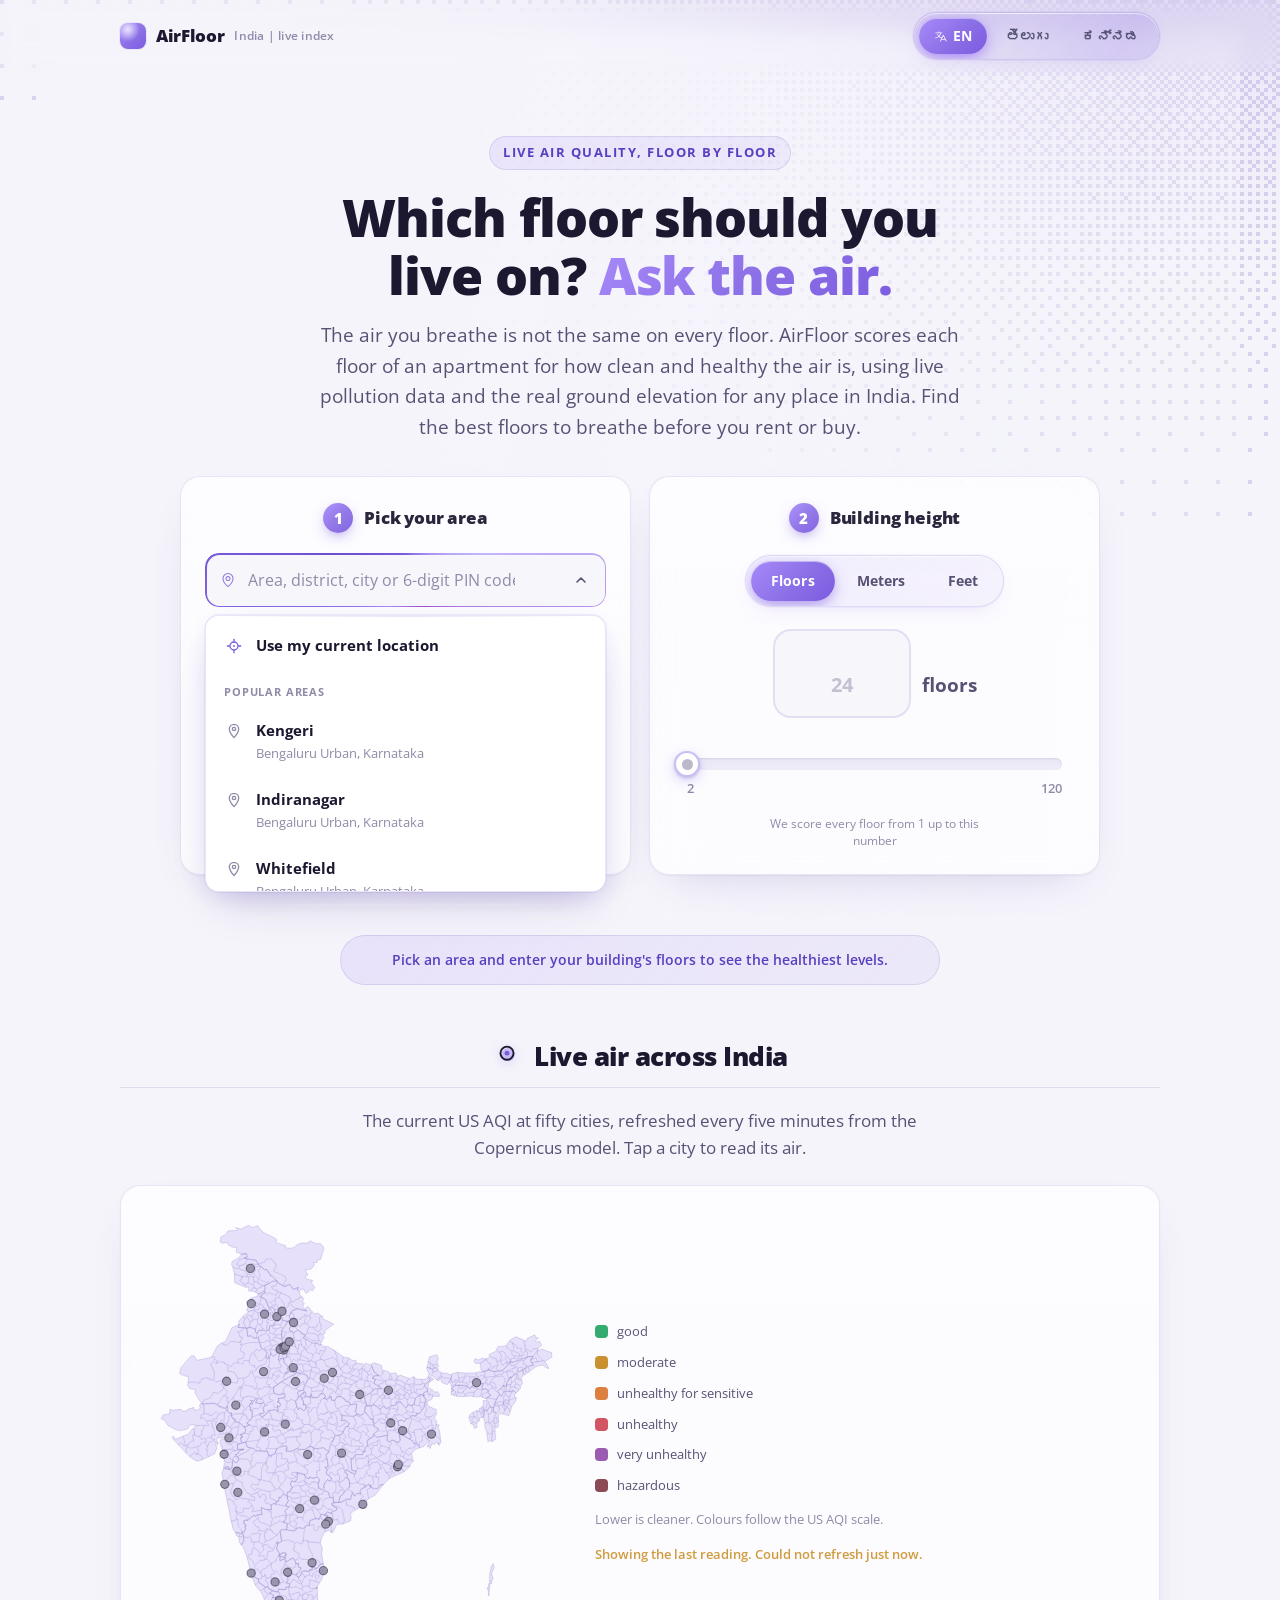
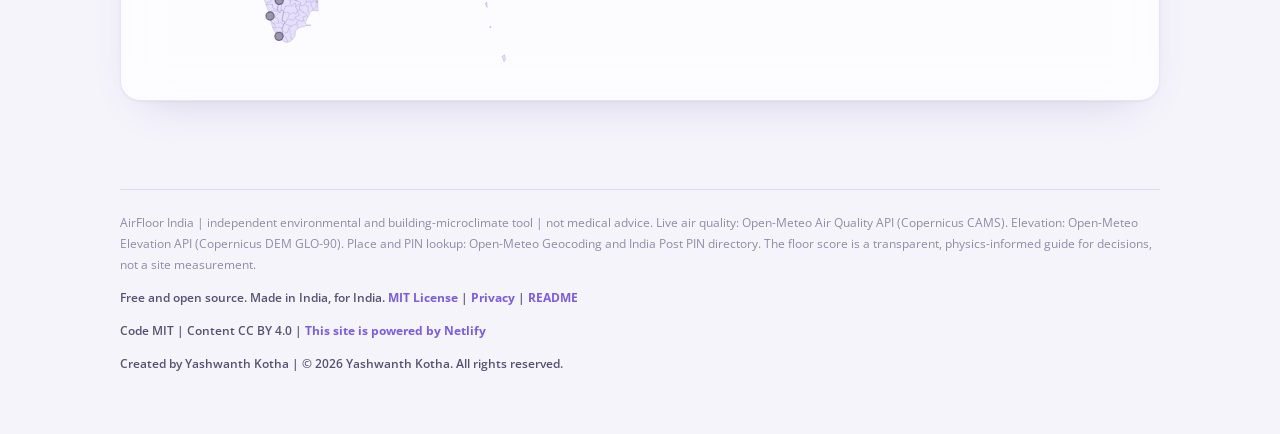
==== commit 0fb8e2c9: "Visual QA pass: fix elevation caption/label overflow, checklist tab stacking, map tooltip contrast, " ====
--- a/index.html
+++ b/index.html
@@ -296,7 +296,7 @@
   .dcard{padding:22px 18px;border-radius:16px;text-align:left;}
   .dcard .k{font-size:11px;letter-spacing:.05em;text-transform:uppercase;color:var(--ink-faint);font-weight:700;}
   .dcard .v{font-size:27px;font-weight:800;margin-top:7px;line-height:1.05;}
-  .dcard .v small{font-size:12.5px;color:var(--ink-faint);font-weight:600;}
+  .dcard .v small{display:block;margin-top:1px;font-size:12.5px;color:var(--ink-faint);font-weight:600;}
   .dcard .sub{font-size:11.5px;color:var(--ink-soft);margin-top:7px;line-height:1.4;}
   .pill-i{display:inline-block;font-size:10.5px;font-weight:700;padding:3px 9px;border-radius:100px;margin-top:10px;}
   .p-good{background:color-mix(in srgb,var(--good) 20%,transparent);color:var(--good);}
@@ -320,7 +320,7 @@
   .aqs-seg{flex:1;border-radius:3px;opacity:.9;}
   .aqs-marker{position:absolute;top:-6px;bottom:-6px;width:4px;border-radius:4px;background:#1b1830;left:0;transform:translateX(-50%);transition:left .5s cubic-bezier(.4,0,.2,1);box-shadow:0 0 0 3px rgba(255,255,255,.95),0 2px 8px rgba(0,0,0,.3);}
   .aqs-ticks{display:flex;justify-content:space-between;margin-top:9px;font-size:11px;color:var(--ink-faint);font-weight:600;}
-  @media (max-width:480px){ .aqs-num{font-size:38px;} .aqs-ticks{font-size:10px;} }
+  @media (max-width:480px){ .aqs-num{font-size:38px;} .aqs-ticks{font-size:10px;} .chk-tabs{flex-direction:column;} .chk-tab{flex:auto;width:100%;} }
   .p-live{background:var(--grad-soft);color:var(--violet-deep);border:1px solid var(--hair);}
 
   .vizcard{padding:22px;margin-top:8px;border-radius:20px;}
@@ -427,7 +427,7 @@
   #checklist .adv-disc{margin-top:16px;}
 
   /* live AQI map of India */
-  .airmap-card{display:flex;gap:26px;padding:24px;border-radius:24px;align-items:center;}
+  .airmap-card{display:flex;gap:26px;padding:22px;border-radius:20px;align-items:center;}
   .airmap-wrap{position:relative;flex:0 0 auto;}
   #airmapSvg{display:block;height:min(64vh,470px);width:auto;max-width:100%;overflow:visible;}
   .airmap-land path{fill:var(--land-fill);stroke:var(--land-edge);stroke-width:.5;stroke-linejoin:round;vector-effect:non-scaling-stroke;}
@@ -440,7 +440,9 @@
   .airmap-tip{position:absolute;left:0;top:0;transform:translate(-50%,calc(-100% - 12px));background:#241d3f;color:#fff;padding:7px 11px;border-radius:10px;font-size:12.5px;white-space:nowrap;pointer-events:none;opacity:0;transition:opacity .15s;box-shadow:0 10px 28px -8px rgba(0,0,0,.5);display:flex;flex-direction:column;gap:1px;z-index:6;}
   .airmap-tip.show{opacity:1;}
   .airmap-tip .amt-name{font-weight:700;}
-  .airmap-tip .amt-val{font-weight:700;font-size:12px;}
+  .airmap-tip .amt-valrow{display:flex;align-items:center;}
+  .airmap-tip .amt-dot{width:8px;height:8px;border-radius:50%;margin-right:6px;flex:none;}
+  .airmap-tip .amt-val{font-weight:700;font-size:12px;color:#fff;}
   .airmap-side{display:flex;flex-direction:column;justify-content:center;gap:15px;min-width:190px;}
   .airmap-legend{display:flex;flex-direction:column;gap:10px;}
   .aml-item{display:flex;align-items:center;gap:9px;font-size:13px;color:var(--ink-soft);}
@@ -954,7 +956,7 @@
   </g>
   <path d="M16 3L25 6.4V13C25 19 21.2 22.8 16 24.6C10.8 22.8 7 19 7 13V6.4Z" fill="currentColor" opacity="0.92"/>
   <path d="M16 3L25 6.4V13C25 19 21.2 22.8 16 24.6Z" fill="var(--violet)" opacity="0.45"/>
-  <path d="M11.6 14L14.6 17L20.6 10.6" stroke="#ffffff" stroke-width="2.1" stroke-linecap="round" stroke-linejoin="round" fill="none"/>
+  <path d="M11.6 14L14.6 17L20.6 10.6" stroke="var(--bg-1)" stroke-width="2.1" stroke-linecap="round" stroke-linejoin="round" fill="none"/>
 </svg><h2 data-i18n="s7_h2">Sources and accuracy</h2></div>
     <p class="sec-lead" data-i18n="s7_lead">Every live number on this page is fetched at the moment you search, from named scientific sources, and time-stamped. No number is invented or cached from memory.</p>
     <div class="srcgrid" id="srcGrid"></div>
@@ -971,7 +973,7 @@
     <div class="airmap-card glass">
       <div class="airmap-wrap" id="airmapWrap">
         <svg id="airmapSvg" viewBox="0 0 473 522" role="group" data-i18n-aria="map_aria"></svg>
-        <div class="airmap-tip" id="airmapTip" aria-hidden="true"><span id="airmapTipName" class="amt-name"></span><span id="airmapTipVal" class="amt-val"></span></div>
+        <div class="airmap-tip" id="airmapTip" aria-hidden="true"><span id="airmapTipName" class="amt-name"></span><span class="amt-valrow"><span class="amt-dot" id="airmapTipDot"></span><span id="airmapTipVal" class="amt-val"></span></span></div>
       </div>
       <div class="airmap-side">
         <div class="airmap-legend" aria-hidden="true">
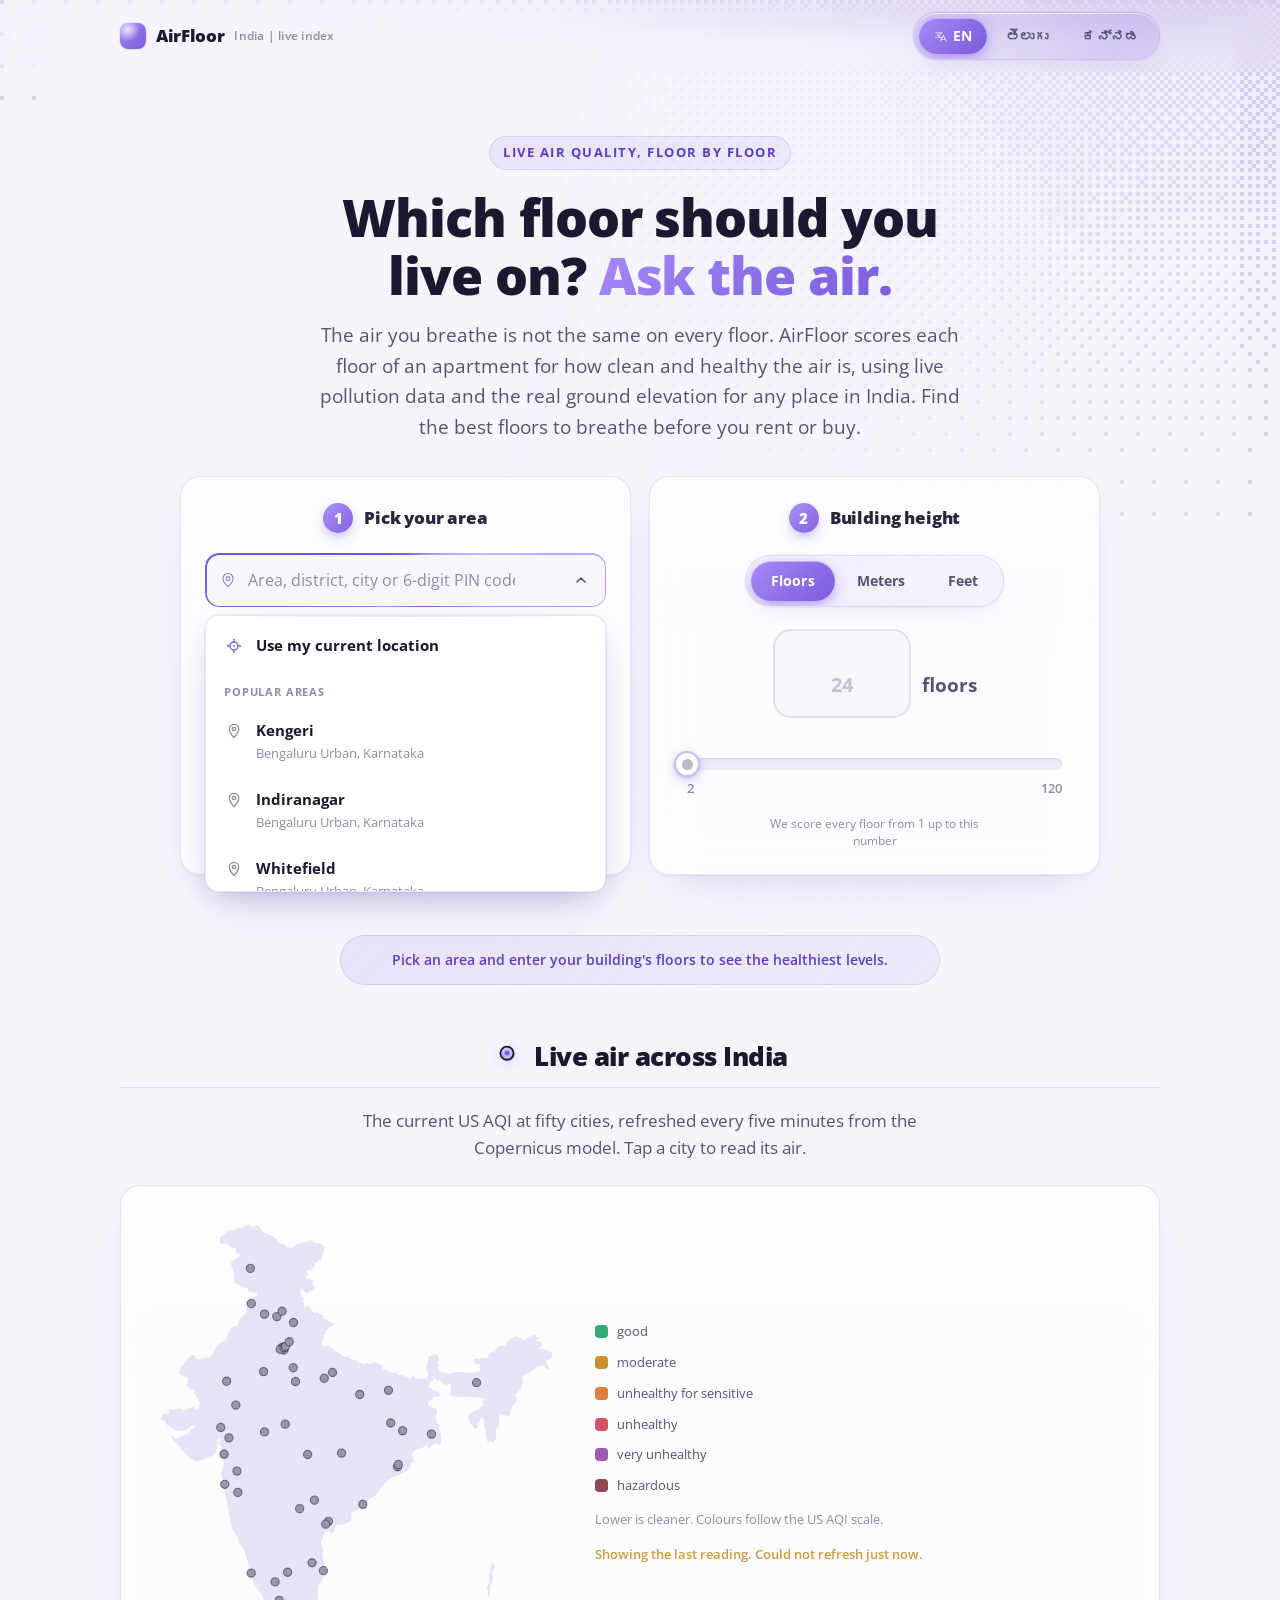
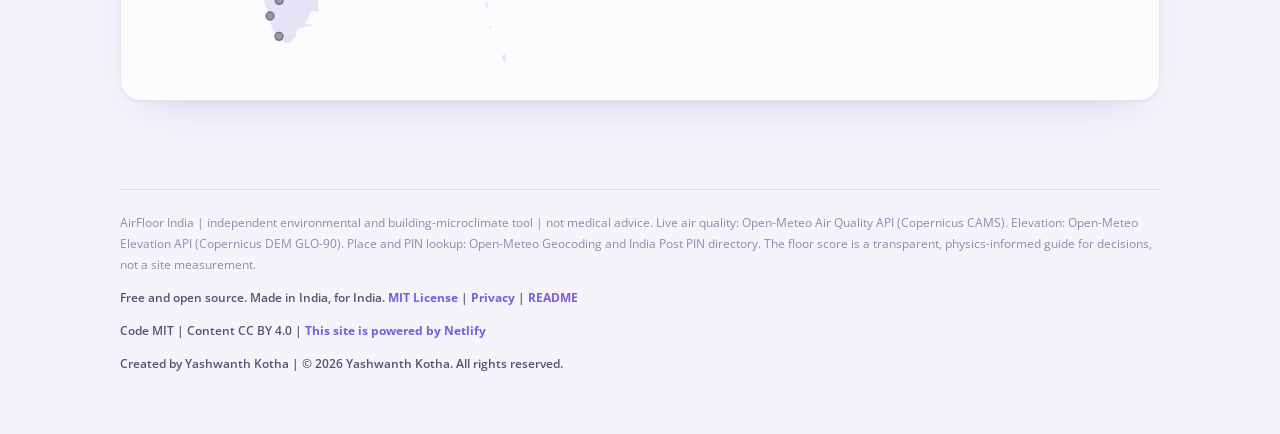
==== commit e0cad61a: "Clean India map to a solid silhouette (no district strokes); harden advice against empty state with " ====
--- a/index.html
+++ b/index.html
@@ -38,7 +38,7 @@
     --violet:#7c5ce0; --violet-2:#6d4fd6; --violet-deep:#5a3fc0; --magenta:#a24fd0;
     --grad:linear-gradient(135deg,#a78bfa 0%,#8b6fe6 55%,#7c5ce0 100%);
     --grad-soft:linear-gradient(135deg,rgba(167,139,250,.16),rgba(124,92,224,.07));
-    --good:#0f9d6e; --warn:#c07d1a; --crit:#d1495b; --sea:#7fa8d8; --haze:#d09a3e; --dot-ring:rgba(20,16,40,.5); --land-fill:rgba(124,92,224,.09); --land-edge:rgba(90,70,160,.20);
+    --good:#0f9d6e; --warn:#c07d1a; --crit:#d1495b; --sea:#7fa8d8; --haze:#d09a3e; --dot-ring:rgba(20,16,40,.5); --land-fill:#e7e2f6; --land-edge:rgba(90,70,160,.20);
     --shadow:0 1px 2px rgba(40,30,90,.05), 0 18px 44px -26px rgba(90,70,160,.30);
     --glow:0 0 0 1px rgba(124,92,224,.10), 0 10px 30px -12px rgba(124,92,224,.30);
     --maxw:1080px;
@@ -51,7 +51,7 @@
     --violet:#a855f7; --violet-2:#8b5cf6; --violet-deep:#6d28d9; --magenta:#c026d3;
     --grad:linear-gradient(135deg,#c084fc 0%,#8b5cf6 46%,#6d28d9 100%);
     --grad-soft:linear-gradient(135deg,rgba(192,132,252,.22),rgba(109,40,217,.10));
-    --good:#34d399; --warn:#fbbf24; --crit:#fb7185; --sea:#5b7fb0; --haze:#eaa24a; --dot-ring:rgba(255,255,255,.85); --land-fill:rgba(168,140,255,.12); --land-edge:rgba(168,140,255,.18);
+    --good:#34d399; --warn:#fbbf24; --crit:#fb7185; --sea:#5b7fb0; --haze:#eaa24a; --dot-ring:rgba(255,255,255,.85); --land-fill:#1d1731; --land-edge:rgba(168,140,255,.18);
     --shadow:0 2px 8px rgba(0,0,0,.4), 0 30px 70px -32px rgba(76,29,149,.7);
     --glow:0 0 0 1px rgba(180,150,255,.14), 0 8px 30px -8px rgba(139,92,246,.5);
   }
@@ -430,7 +430,7 @@
   .airmap-card{display:flex;gap:26px;padding:22px;border-radius:20px;align-items:center;}
   .airmap-wrap{position:relative;flex:0 0 auto;}
   #airmapSvg{display:block;height:min(64vh,470px);width:auto;max-width:100%;overflow:visible;}
-  .airmap-land path{fill:var(--land-fill);stroke:var(--land-edge);stroke-width:.5;stroke-linejoin:round;vector-effect:non-scaling-stroke;}
+  .airmap-land path{fill:var(--land-fill);stroke:var(--land-fill);stroke-width:.7;stroke-linejoin:round;vector-effect:non-scaling-stroke;}
   .airmap-city{cursor:pointer;}
   .airmap-city:focus{outline:none;}
   .airmap-halo{fill:transparent;transition:fill .2s;}
@@ -908,7 +908,7 @@
       <button type="button" class="pchip" data-p="asthma" aria-pressed="false" data-i18n="p_asthma">Asthma or COPD</button>
       <button type="button" class="pchip" data-p="run" aria-pressed="false" data-i18n="p_run">Runners</button>
     </div>
-    <div class="callout glass adv-box" id="adviceBox"><span class="lbl" id="adviceLbl"></span><p id="adviceBody" aria-live="polite"></p>
+    <div class="callout glass adv-box" id="adviceBox" hidden><span class="lbl" id="adviceLbl"></span><p id="adviceBody" aria-live="polite"></p>
       <p id="adviceFloor" class="adv-floor" hidden></p>
       <span class="adv-disc" data-i18n="adv_disc">General guidance, not medical advice.</span></div>
   </section>
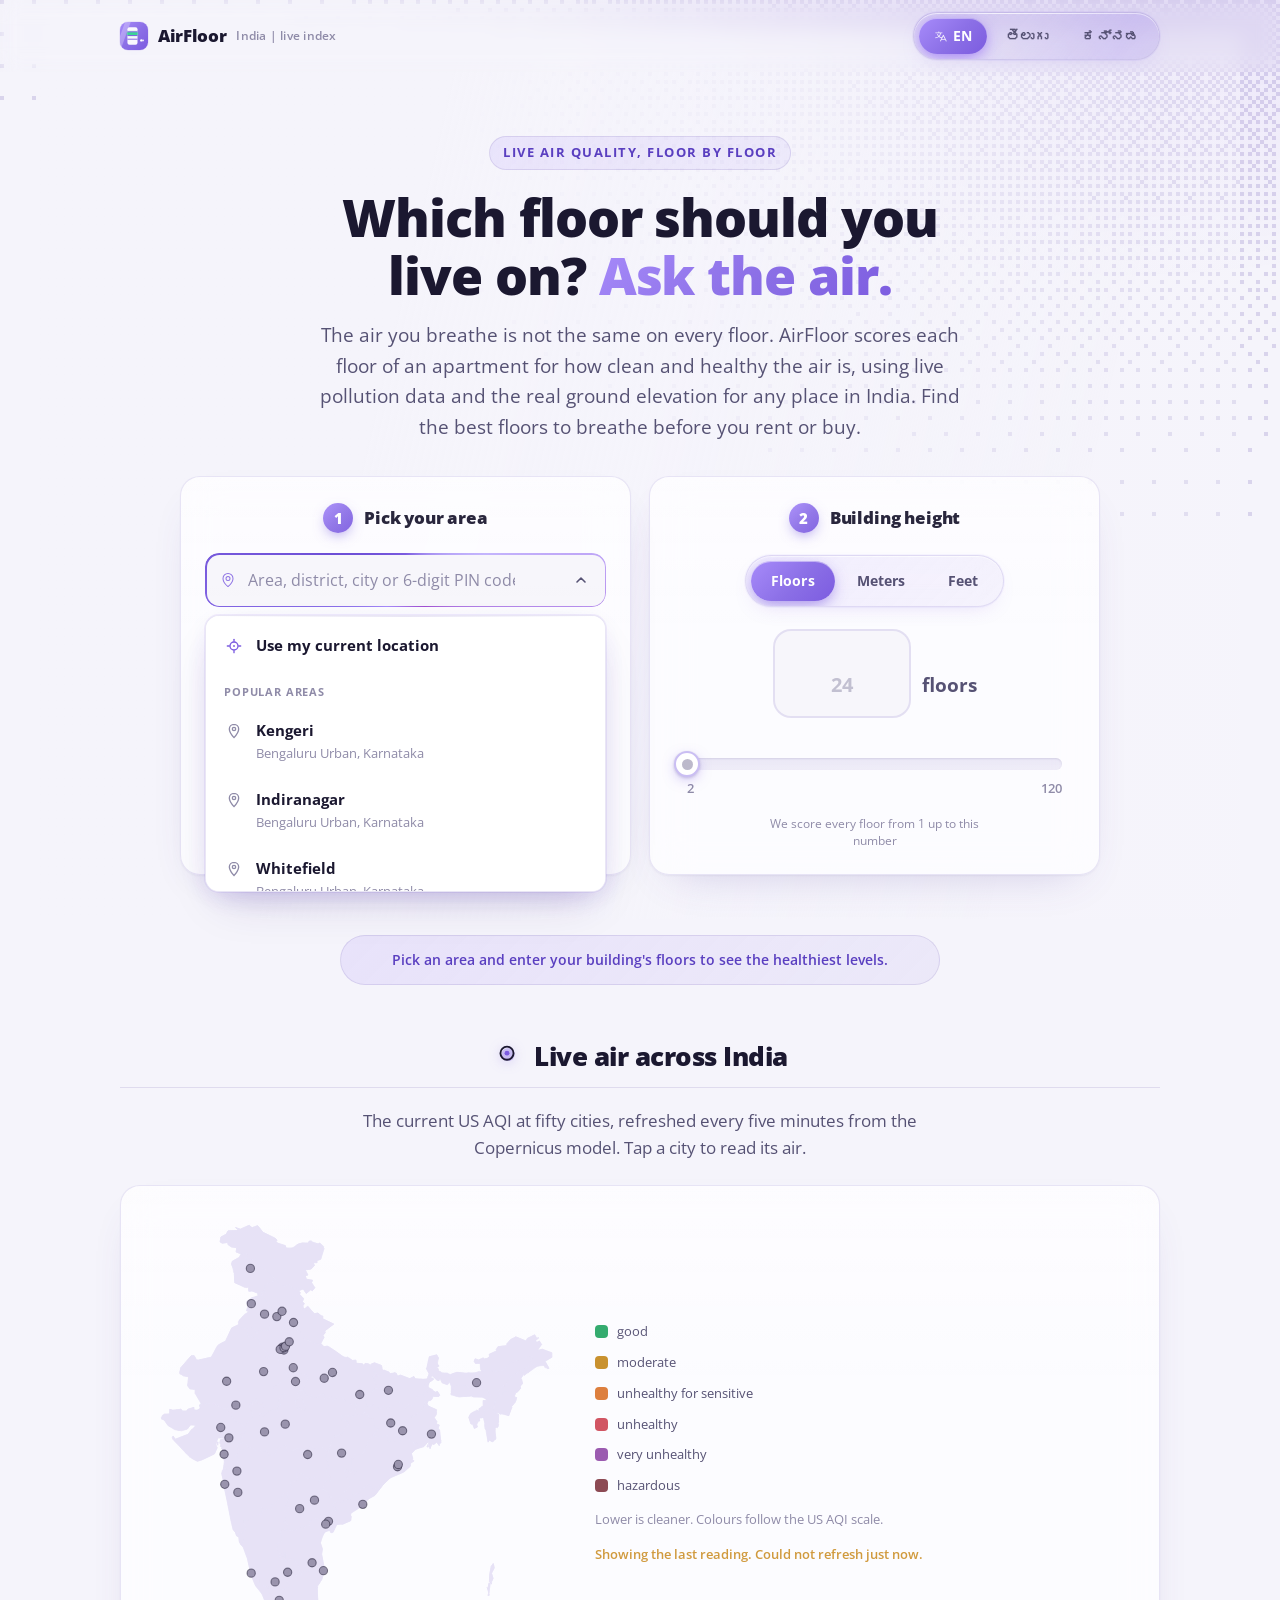
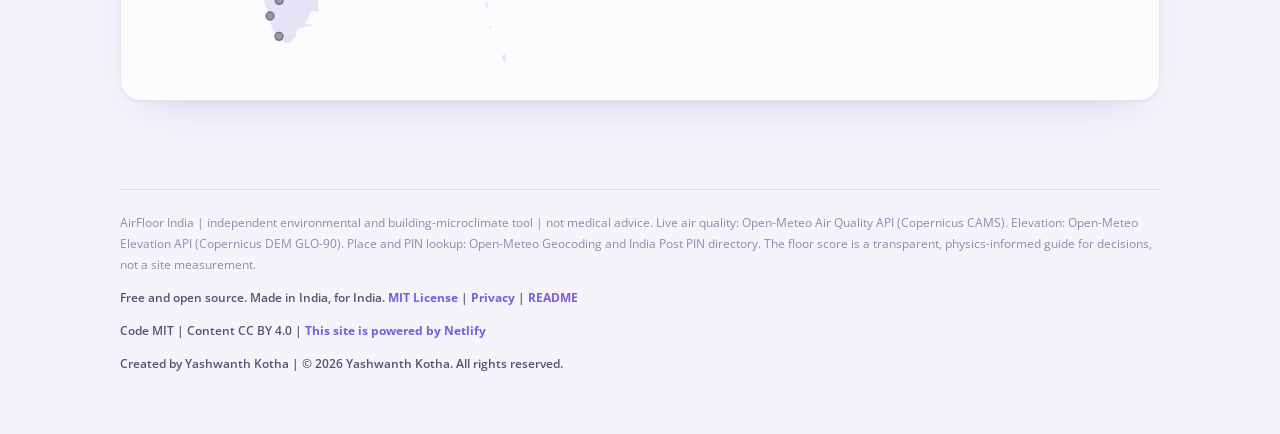
==== commit 22f8a2ad: "New animated AirFloor logo: a building with a glowing clean-air floor and rising air; add matching f" ====
--- a/index.html
+++ b/index.html
@@ -6,6 +6,9 @@
 <meta name="color-scheme" content="light dark">
 <meta name="description" content="See how clean the air is on every apartment floor across India. Live air-quality scores, ranked by real elevation. Free, no signup.">
 <title>AirFloor | Which floor lets you breathe easy?</title>
+<link rel="icon" type="image/svg+xml" href="favicon.svg">
+<meta name="theme-color" content="#7c5ce0">
+
 <meta property="og:type" content="website">
 <meta property="og:site_name" content="AirFloor">
 <meta property="og:url" content="https://airfloor.netlify.app/">
@@ -95,8 +98,19 @@
     -webkit-backdrop-filter:blur(10px); backdrop-filter:blur(10px);}
   .topbar-in{display:flex; justify-content:space-between; align-items:center; gap:12px;}
   .brand{display:flex; align-items:center; gap:10px; font-weight:800; letter-spacing:-.02em; font-size:17px;}
-  .brand .dot{width:26px;height:26px;border-radius:8px;background:var(--grad);box-shadow:var(--glow);display:inline-block;position:relative;overflow:hidden;}
-  .brand .dot::after{content:"";position:absolute;inset:0;background:radial-gradient(circle at 30% 25%,rgba(255,255,255,.8),transparent 45%);}
+  .brand-mark{display:inline-flex;border-radius:9px;box-shadow:var(--glow);line-height:0;}
+  .brand-logo{display:block;width:28px;height:28px;}
+  .brand-logo .af-sheen{transform-box:fill-box;transform-origin:center;animation:afSheen 5s ease-in-out infinite;}
+  .brand-logo .af-floor{transform-box:fill-box;transform-origin:center;animation:afFloor 2.8s ease-in-out infinite;}
+  .brand-logo .af-glow{transform-box:fill-box;transform-origin:center;animation:afGlow 2.8s ease-in-out infinite;}
+  .brand-logo .af-rise{transform-box:fill-box;transform-origin:center;}
+  .brand-logo .af-rise1{animation:afRise 3s ease-in infinite;}
+  .brand-logo .af-rise2{animation:afRise 3s ease-in infinite;animation-delay:1.5s;}
+  @keyframes afSheen{0%,8%{transform:translateX(-16px);opacity:0;}28%{opacity:.8;}52%{transform:translateX(30px);opacity:0;}100%{transform:translateX(30px);opacity:0;}}
+  @keyframes afFloor{0%,100%{opacity:.85;}50%{opacity:1;}}
+  @keyframes afGlow{0%,100%{opacity:.25;transform:scale(.85);}50%{opacity:.7;transform:scale(1.08);}}
+  @keyframes afRise{0%{transform:translateY(5px);opacity:0;}25%{opacity:.95;}75%{opacity:.3;}100%{transform:translateY(-15px);opacity:0;}}
+  @media (prefers-reduced-motion:reduce){.brand-logo .af-sheen,.brand-logo .af-floor,.brand-logo .af-glow,.brand-logo .af-rise{animation:none;}.brand-logo .af-floor{opacity:1;}.brand-logo .af-glow{opacity:.5;transform:scale(1);}.brand-logo .af-sheen,.brand-logo .af-rise{opacity:0;}}
   .brand small{font-weight:600;color:var(--ink-faint);font-size:12px;letter-spacing:.02em;}
 
   .lang{position:relative; display:inline-flex; align-items:center; gap:4px; padding:5px;
@@ -619,7 +633,7 @@
 
 <div class="topbar">
   <div class="wrap topbar-in">
-    <div class="brand"><span class="dot"></span> AirFloor <small data-i18n="brand_tag">India | live index</small></div>
+    <div class="brand"><span class="brand-mark"><svg class="brand-logo" viewBox="0 0 32 32" width="30" height="30" role="img" aria-label="AirFloor logo"><defs><linearGradient id="afGrad" x1="0" y1="0" x2="1" y2="1"><stop offset="0" stop-color="#a78bfa"/><stop offset=".5" stop-color="#8b6fe6"/><stop offset="1" stop-color="#7c5ce0"/></linearGradient><clipPath id="afClip"><rect width="32" height="32" rx="9"/></clipPath><filter id="afGlow" x="-70%" y="-70%" width="240%" height="240%"><feGaussianBlur stdDeviation="1.4"/></filter></defs><rect width="32" height="32" rx="9" fill="url(#afGrad)"/><g clip-path="url(#afClip)"><g class="af-sheen"><rect x="1" y="-8" width="6" height="48" fill="#fff" opacity=".26" transform="rotate(20 16 16)"/></g><rect x="8.5" y="6" width="11.5" height="20" rx="2.3" fill="#fff" opacity=".95"/><rect class="af-glow" x="8.5" y="11.4" width="11.5" height="3.6" rx="1" fill="#3ed69a" filter="url(#afGlow)"/><rect class="af-floor" x="8.5" y="11.6" width="11.5" height="3.2" fill="#39d497"/><rect x="8.5" y="10.7" width="11.5" height="1.05" fill="#7c5ce0"/><rect x="8.5" y="14.9" width="11.5" height="1.05" fill="#7c5ce0"/><rect x="8.5" y="19.1" width="11.5" height="1.05" fill="#7c5ce0"/><circle class="af-rise af-rise1" cx="24.4" cy="21" r="1.35" fill="#fff"/><circle class="af-rise af-rise2" cx="26.4" cy="21" r="1" fill="#fff" opacity=".85"/></g></svg></span> AirFloor <small data-i18n="brand_tag">India | live index</small></div>
     <div class="lang glass-none" role="group" aria-label="Language">
       <span class="glider" id="glider"></span>
       <button type="button" class="pill active" data-lang="en"><span class="globe"><svg viewBox="0 0 256 256" width="13" height="13" fill="currentColor" aria-hidden="true" focusable="false"><path d="M247.15,212.42l-56-112a8,8,0,0,0-14.31,0l-21.71,43.43A88,88,0,0,1,108,126.93,103.65,103.65,0,0,0,135.69,64H160a8,8,0,0,0,0-16H104V32a8,8,0,0,0-16,0V48H32a8,8,0,0,0,0,16h87.63A87.76,87.76,0,0,1,96,116.35a87.74,87.74,0,0,1-19-31,8,8,0,1,0-15.08,5.34A103.63,103.63,0,0,0,84,127a87.55,87.55,0,0,1-52,17,8,8,0,0,0,0,16,103.46,103.46,0,0,0,64-22.08,104.18,104.18,0,0,0,51.44,21.31l-26.6,53.19a8,8,0,0,0,14.31,7.16L148.94,192h70.11l13.79,27.58A8,8,0,0,0,240,224a8,8,0,0,0,7.15-11.58ZM156.94,176,184,121.89,211.05,176Z"/></svg></span>EN</button>
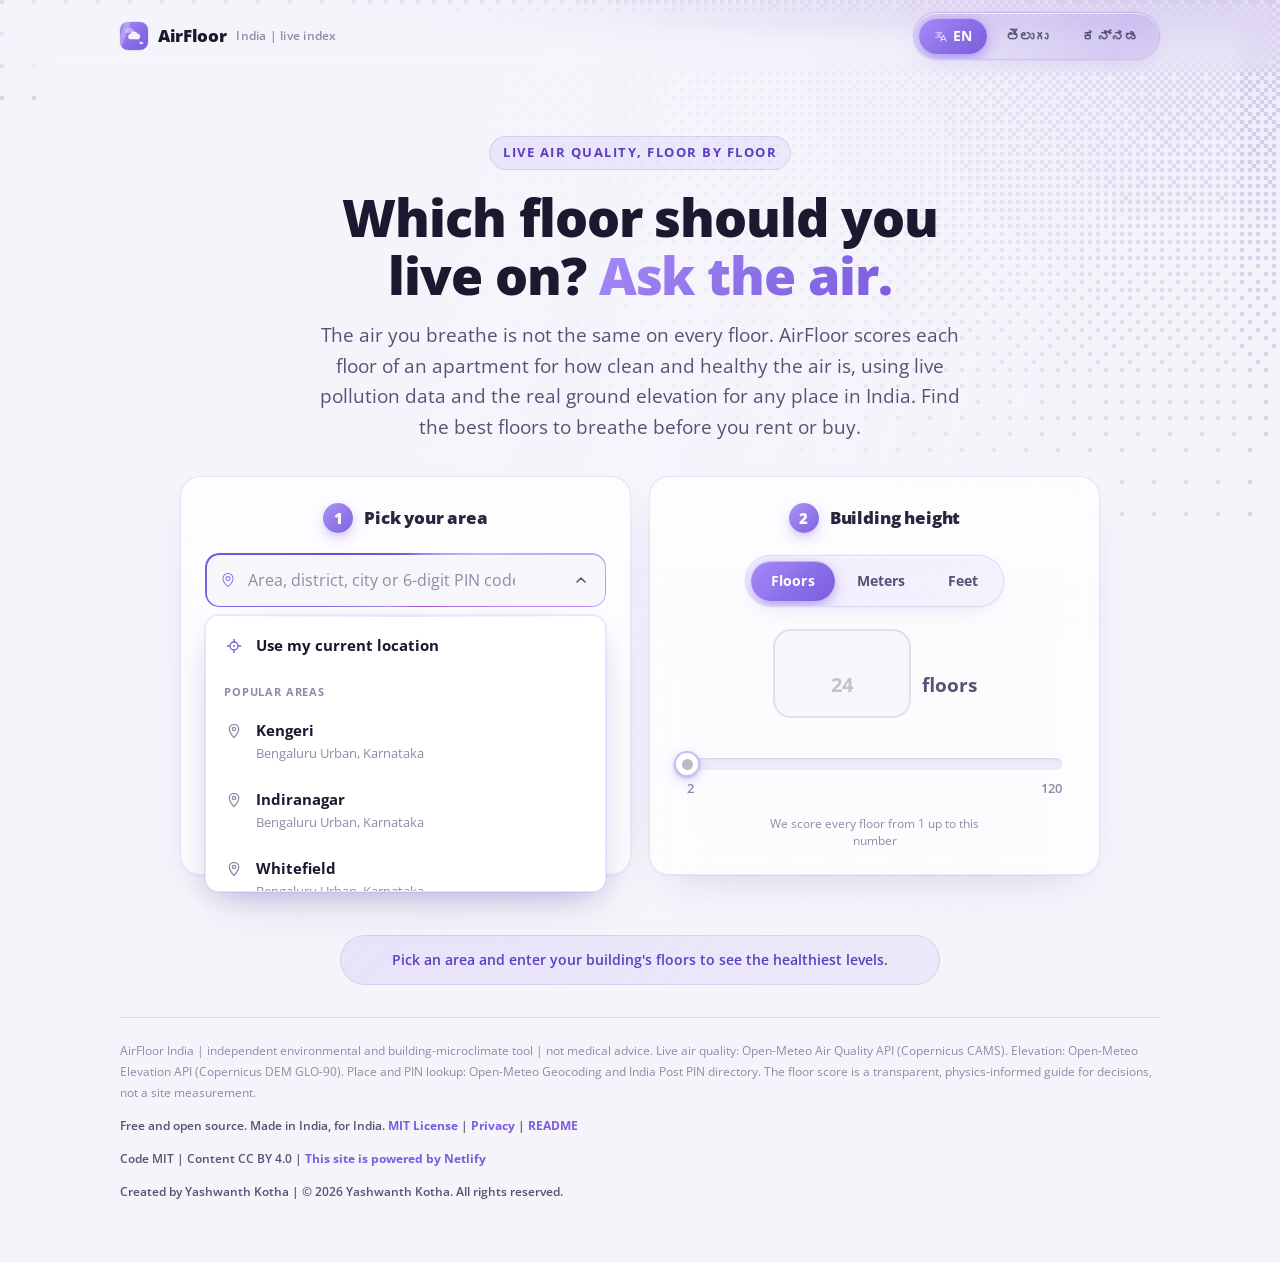
==== commit f0dc1952: "Remove Live Air across India map; redesign logo as animated drifting clouds with rising bubbles and " ====
--- a/index.html
+++ b/index.html
@@ -101,16 +101,16 @@
   .brand-mark{display:inline-flex;border-radius:9px;box-shadow:var(--glow);line-height:0;}
   .brand-logo{display:block;width:28px;height:28px;}
   .brand-logo .af-sheen{transform-box:fill-box;transform-origin:center;animation:afSheen 5s ease-in-out infinite;}
-  .brand-logo .af-floor{transform-box:fill-box;transform-origin:center;animation:afFloor 2.8s ease-in-out infinite;}
-  .brand-logo .af-glow{transform-box:fill-box;transform-origin:center;animation:afGlow 2.8s ease-in-out infinite;}
+  .brand-logo .af-cloud1{transform-box:fill-box;transform-origin:center;animation:afCloud1 7.5s ease-in-out infinite;}
+  .brand-logo .af-cloud2{transform-box:fill-box;transform-origin:center;animation:afCloud2 10s ease-in-out infinite;}
   .brand-logo .af-rise{transform-box:fill-box;transform-origin:center;}
   .brand-logo .af-rise1{animation:afRise 3s ease-in infinite;}
   .brand-logo .af-rise2{animation:afRise 3s ease-in infinite;animation-delay:1.5s;}
   @keyframes afSheen{0%,8%{transform:translateX(-16px);opacity:0;}28%{opacity:.8;}52%{transform:translateX(30px);opacity:0;}100%{transform:translateX(30px);opacity:0;}}
-  @keyframes afFloor{0%,100%{opacity:.85;}50%{opacity:1;}}
-  @keyframes afGlow{0%,100%{opacity:.25;transform:scale(.85);}50%{opacity:.7;transform:scale(1.08);}}
+  @keyframes afCloud1{0%,100%{transform:translate(-3px,.4px);}50%{transform:translate(3.5px,-.6px);}}
+  @keyframes afCloud2{0%,100%{transform:translate(3px,-.3px);}50%{transform:translate(-3.5px,.5px);}}
   @keyframes afRise{0%{transform:translateY(5px);opacity:0;}25%{opacity:.95;}75%{opacity:.3;}100%{transform:translateY(-15px);opacity:0;}}
-  @media (prefers-reduced-motion:reduce){.brand-logo .af-sheen,.brand-logo .af-floor,.brand-logo .af-glow,.brand-logo .af-rise{animation:none;}.brand-logo .af-floor{opacity:1;}.brand-logo .af-glow{opacity:.5;transform:scale(1);}.brand-logo .af-sheen,.brand-logo .af-rise{opacity:0;}}
+  @media (prefers-reduced-motion:reduce){.brand-logo .af-sheen,.brand-logo .af-cloud1,.brand-logo .af-cloud2,.brand-logo .af-rise{animation:none;}.brand-logo .af-sheen,.brand-logo .af-rise{opacity:0;}}
   .brand small{font-weight:600;color:var(--ink-faint);font-size:12px;letter-spacing:.02em;}
 
   .lang{position:relative; display:inline-flex; align-items:center; gap:4px; padding:5px;
@@ -440,39 +440,9 @@
   .chk-b{font-size:14px;color:var(--ink-soft);line-height:1.55;}
   #checklist .adv-disc{margin-top:16px;}
 
-  /* live AQI map of India */
-  .airmap-card{display:flex;gap:26px;padding:22px;border-radius:20px;align-items:center;}
-  .airmap-wrap{position:relative;flex:0 0 auto;}
-  #airmapSvg{display:block;height:min(64vh,470px);width:auto;max-width:100%;overflow:visible;}
-  .airmap-land path{fill:var(--land-fill);stroke:var(--land-fill);stroke-width:.7;stroke-linejoin:round;vector-effect:non-scaling-stroke;}
-  .airmap-city{cursor:pointer;}
-  .airmap-city:focus{outline:none;}
-  .airmap-halo{fill:transparent;transition:fill .2s;}
-  .airmap-city:hover .airmap-halo,.airmap-city:focus .airmap-halo,.airmap-city.sel .airmap-halo{fill:rgba(124,92,224,.20);}
-  .airmap-dot{stroke:var(--dot-ring,rgba(20,16,40,.5));stroke-width:1.2;transition:fill .6s ease;}
-  .airmap-city.sel .airmap-dot{stroke:var(--ink);stroke-width:1.7;}
-  .airmap-tip{position:absolute;left:0;top:0;transform:translate(-50%,calc(-100% - 12px));background:#241d3f;color:#fff;padding:7px 11px;border-radius:10px;font-size:12.5px;white-space:nowrap;pointer-events:none;opacity:0;transition:opacity .15s;box-shadow:0 10px 28px -8px rgba(0,0,0,.5);display:flex;flex-direction:column;gap:1px;z-index:6;}
-  .airmap-tip.show{opacity:1;}
-  .airmap-tip .amt-name{font-weight:700;}
-  .airmap-tip .amt-valrow{display:flex;align-items:center;}
-  .airmap-tip .amt-dot{width:8px;height:8px;border-radius:50%;margin-right:6px;flex:none;}
-  .airmap-tip .amt-val{font-weight:700;font-size:12px;color:#fff;}
-  .airmap-side{display:flex;flex-direction:column;justify-content:center;gap:15px;min-width:190px;}
-  .airmap-legend{display:flex;flex-direction:column;gap:10px;}
-  .aml-item{display:flex;align-items:center;gap:9px;font-size:13px;color:var(--ink-soft);}
-  .aml-item i{width:13px;height:13px;border-radius:4px;flex:none;}
-  .airmap-hint{font-size:12.5px;color:var(--ink-faint);line-height:1.5;margin:0;}
-  .airmap-updated{font-size:12.5px;color:var(--ink-soft);font-weight:600;margin:0;min-height:1.1em;}
-  .airmap-updated.stale{color:var(--haze);}
   .secic-check{animation:secic-float 5s ease-in-out infinite;}
   .secic-check__tick{transform-origin:15px 15px;animation:secic-pulse 3s ease-in-out infinite;}
-  .secic-map{animation:secic-drift 4.5s ease-in-out infinite;}
-  .secic-map__ping{transform-origin:16px 13px;animation:secic-pulse 2.4s ease-in-out infinite;}
   @media (max-width:760px){
-    .airmap-card{flex-direction:column;align-items:center;gap:18px;}
-    #airmapSvg{height:auto;width:100%;max-width:330px;}
-    .airmap-side{min-width:0;width:100%;}
-    .airmap-legend{flex-direction:row;flex-wrap:wrap;gap:9px 16px;justify-content:center;}
     .chk-tabs{display:flex;width:100%;border-radius:16px;}
     .chk-tab{flex:1;border-radius:12px;padding:11px 10px;font-size:12.5px;}
   }
@@ -533,7 +503,7 @@
   @media print{
     @page{ margin:14mm; }
     html,body{ background:#fff !important; color:#1b1830 !important; }
-    #ditherBg,#bgTint,.topbar,.hero-copy,.steps,#gateHint,#exportBtn,.viewtabs,.status,#acLive,.sr-only,.pchips,.fr-clear,#chartTip,#airmap,.chk-tabs,.airmap-tip{ display:none !important; }
+    #ditherBg,#bgTint,.topbar,.hero-copy,.steps,#gateHint,#exportBtn,.viewtabs,.status,#acLive,.sr-only,.pchips,.fr-clear,#chartTip,.chk-tabs{ display:none !important; }
     .hero{ padding:0 !important; }
     .hero::before{ display:none !important; }
     .wrap{ max-width:none !important; padding:0 !important; margin:0 !important; }
@@ -633,7 +603,7 @@
 
 <div class="topbar">
   <div class="wrap topbar-in">
-    <div class="brand"><span class="brand-mark"><svg class="brand-logo" viewBox="0 0 32 32" width="30" height="30" role="img" aria-label="AirFloor logo"><defs><linearGradient id="afGrad" x1="0" y1="0" x2="1" y2="1"><stop offset="0" stop-color="#a78bfa"/><stop offset=".5" stop-color="#8b6fe6"/><stop offset="1" stop-color="#7c5ce0"/></linearGradient><clipPath id="afClip"><rect width="32" height="32" rx="9"/></clipPath><filter id="afGlow" x="-70%" y="-70%" width="240%" height="240%"><feGaussianBlur stdDeviation="1.4"/></filter></defs><rect width="32" height="32" rx="9" fill="url(#afGrad)"/><g clip-path="url(#afClip)"><g class="af-sheen"><rect x="1" y="-8" width="6" height="48" fill="#fff" opacity=".26" transform="rotate(20 16 16)"/></g><rect x="8.5" y="6" width="11.5" height="20" rx="2.3" fill="#fff" opacity=".95"/><rect class="af-glow" x="8.5" y="11.4" width="11.5" height="3.6" rx="1" fill="#3ed69a" filter="url(#afGlow)"/><rect class="af-floor" x="8.5" y="11.6" width="11.5" height="3.2" fill="#39d497"/><rect x="8.5" y="10.7" width="11.5" height="1.05" fill="#7c5ce0"/><rect x="8.5" y="14.9" width="11.5" height="1.05" fill="#7c5ce0"/><rect x="8.5" y="19.1" width="11.5" height="1.05" fill="#7c5ce0"/><circle class="af-rise af-rise1" cx="24.4" cy="21" r="1.35" fill="#fff"/><circle class="af-rise af-rise2" cx="26.4" cy="21" r="1" fill="#fff" opacity=".85"/></g></svg></span> AirFloor <small data-i18n="brand_tag">India | live index</small></div>
+    <div class="brand"><span class="brand-mark"><svg class="brand-logo" viewBox="0 0 32 32" width="30" height="30" role="img" aria-label="AirFloor logo"><defs><linearGradient id="afGrad" x1="0" y1="0" x2="1" y2="1"><stop offset="0" stop-color="#a78bfa"/><stop offset=".5" stop-color="#8b6fe6"/><stop offset="1" stop-color="#7c5ce0"/></linearGradient><clipPath id="afClip"><rect width="32" height="32" rx="9"/></clipPath></defs><rect width="32" height="32" rx="9" fill="url(#afGrad)"/><g clip-path="url(#afClip)"><g class="af-sheen"><rect x="1" y="-8" width="6" height="48" fill="#fff" opacity=".26" transform="rotate(20 16 16)"/></g><g class="af-cloud2" fill="#fff" opacity=".42"><circle cx="8" cy="10" r="2.2"/><circle cx="10.6" cy="9" r="2.7"/><circle cx="13.4" cy="10" r="2.2"/><rect x="6.2" y="10" width="8.6" height="2.4" rx="1.2"/></g><g class="af-cloud1" fill="#fff" opacity=".92"><circle cx="12.6" cy="16.4" r="3.1"/><circle cx="16" cy="14.8" r="4"/><circle cx="19.6" cy="16.4" r="3.2"/><rect x="9.6" y="16.4" width="13" height="3.4" rx="1.7"/></g><circle class="af-rise af-rise1" cx="23.8" cy="24" r="1.35" fill="#fff"/><circle class="af-rise af-rise2" cx="25.8" cy="24" r="1" fill="#fff" opacity=".85"/></g></svg></span> AirFloor <small data-i18n="brand_tag">India | live index</small></div>
     <div class="lang glass-none" role="group" aria-label="Language">
       <span class="glider" id="glider"></span>
       <button type="button" class="pill active" data-lang="en"><span class="globe"><svg viewBox="0 0 256 256" width="13" height="13" fill="currentColor" aria-hidden="true" focusable="false"><path d="M247.15,212.42l-56-112a8,8,0,0,0-14.31,0l-21.71,43.43A88,88,0,0,1,108,126.93,103.65,103.65,0,0,0,135.69,64H160a8,8,0,0,0,0-16H104V32a8,8,0,0,0-16,0V48H32a8,8,0,0,0,0,16h87.63A87.76,87.76,0,0,1,96,116.35a87.74,87.74,0,0,1-19-31,8,8,0,1,0-15.08,5.34A103.63,103.63,0,0,0,84,127a87.55,87.55,0,0,1-52,17,8,8,0,0,0,0,16,103.46,103.46,0,0,0,64-22.08,104.18,104.18,0,0,0,51.44,21.31l-26.6,53.19a8,8,0,0,0,14.31,7.16L148.94,192h70.11l13.79,27.58A8,8,0,0,0,240,224a8,8,0,0,0,7.15-11.58ZM156.94,176,184,121.89,211.05,176Z"/></svg></span>EN</button>
@@ -976,34 +946,6 @@
     <div class="srcgrid" id="srcGrid"></div>
     <div class="callout glass"><span class="lbl" data-i18n="s7_note_l">Why you can trust these</span><p data-i18n="s7_note_p">Air quality comes from the Copernicus Atmosphere Monitoring Service, a physics-based model run by the EU, not a network of cheap sensors that can drift or be gamed. Elevation comes from the Copernicus 90 m digital terrain model. PIN codes resolve through the official India Post directory. Where a single low-cost station disagrees, treat the model as the steadier reference and re-check on a second day.</p></div>
   </section>
-
-  <section id="airmap">
-    <div class="sec-h"><svg class="secic secic-map" viewBox="0 0 32 32" width="30" height="30" aria-hidden="true" focusable="false">
-      <g opacity="0.3" transform="translate(1.2,1.4)"><circle cx="16" cy="13" r="7" fill="var(--violet)"/></g>
-      <circle cx="16" cy="13" r="7" fill="none" stroke="currentColor" stroke-width="2"/>
-      <circle class="secic-map__ping" cx="16" cy="13" r="2.6" fill="var(--violet)"/>
-    </svg><h2 data-i18n="map_h">Live air across India</h2></div>
-    <p class="sec-lead" data-i18n="map_lead">The current US AQI at fifty cities, refreshed every five minutes from the Copernicus model. Tap a city to read its air.</p>
-    <div class="airmap-card glass">
-      <div class="airmap-wrap" id="airmapWrap">
-        <svg id="airmapSvg" viewBox="0 0 473 522" role="group" data-i18n-aria="map_aria"></svg>
-        <div class="airmap-tip" id="airmapTip" aria-hidden="true"><span id="airmapTipName" class="amt-name"></span><span class="amt-valrow"><span class="amt-dot" id="airmapTipDot"></span><span id="airmapTipVal" class="amt-val"></span></span></div>
-      </div>
-      <div class="airmap-side">
-        <div class="airmap-legend" aria-hidden="true">
-          <span class="aml-item"><i style="background:#2fa96b"></i><span data-i18n="cat_good">good</span></span>
-          <span class="aml-item"><i style="background:#c8902c"></i><span data-i18n="cat_mod">moderate</span></span>
-          <span class="aml-item"><i style="background:#dd7f3e"></i><span data-i18n="cat_usg">unhealthy for sensitive</span></span>
-          <span class="aml-item"><i style="background:#d15563"></i><span data-i18n="cat_unh">unhealthy</span></span>
-          <span class="aml-item"><i style="background:#9b5bb0"></i><span data-i18n="cat_vunh">very unhealthy</span></span>
-          <span class="aml-item"><i style="background:#8c4a54"></i><span data-i18n="cat_haz">hazardous</span></span>
-        </div>
-        <p class="airmap-hint" data-i18n="map_hint">Lower is cleaner. Colours follow the US AQI scale.</p>
-        <p class="airmap-updated" id="airmapUpdated" aria-live="polite"></p>
-      </div>
-    </div>
-  </section>
-
   <footer>
     <p data-i18n="foot">AirFloor India | independent environmental and building-microclimate tool | not medical advice. Live air quality: Open-Meteo Air Quality API (Copernicus CAMS). Elevation: Open-Meteo Elevation API (Copernicus DEM GLO-90). Place and PIN lookup: Open-Meteo Geocoding and India Post PIN directory. The floor score is a transparent, physics-informed guide for decisions, not a site measurement.</p>
     <p class="foot-oss"><span data-i18n="oss_line">Free and open source. Made in India, for India.</span> <a href="LICENSE"><span data-i18n="oss_license">MIT License</span></a> | <a href="privacy.html"><span data-i18n="privacy_link">Privacy</span></a> | <a href="README.md">README</a></p>
@@ -1012,7 +954,6 @@
   </footer>
 </div>
 <script src="heightcontrol.js"></script>
-<script src="india-geo.js"></script>
 <script src="app.js"></script>
 </body>
 </html>
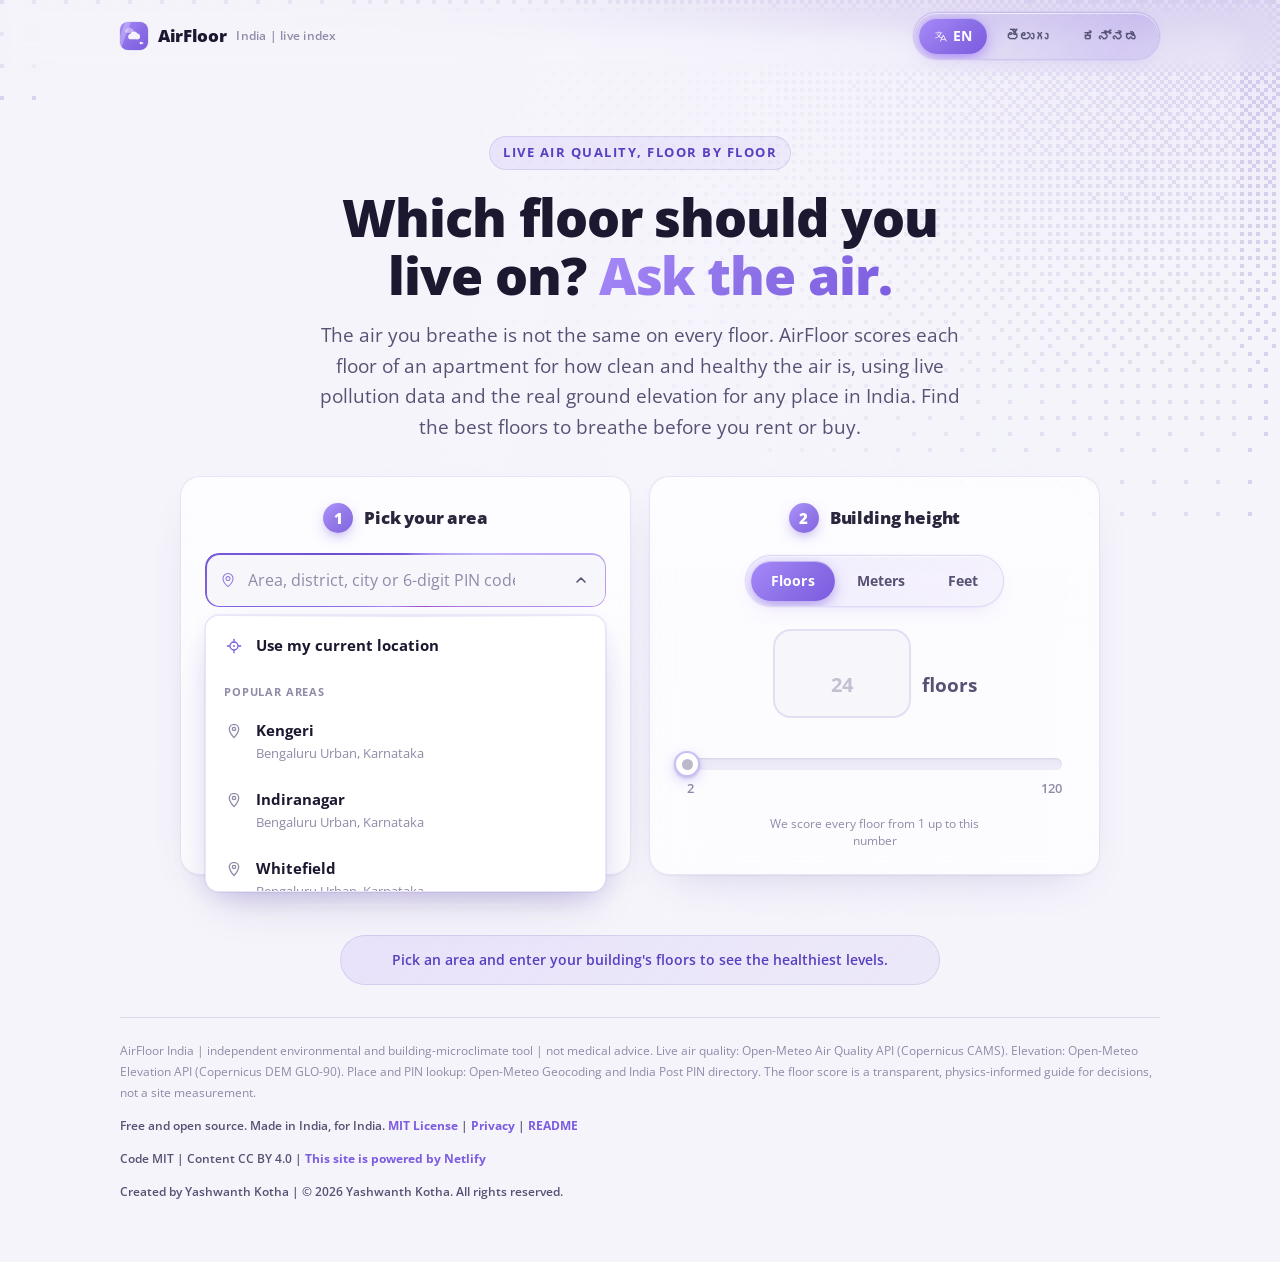
==== commit 1df0e125: "Add brand preloader: cloud logo loads centre-stage then FLIP-animates into the header as the site re" ====
--- a/index.html
+++ b/index.html
@@ -111,6 +111,26 @@
   @keyframes afCloud2{0%,100%{transform:translate(3px,-.3px);}50%{transform:translate(-3.5px,.5px);}}
   @keyframes afRise{0%{transform:translateY(5px);opacity:0;}25%{opacity:.95;}75%{opacity:.3;}100%{transform:translateY(-15px);opacity:0;}}
   @media (prefers-reduced-motion:reduce){.brand-logo .af-sheen,.brand-logo .af-cloud1,.brand-logo .af-cloud2,.brand-logo .af-rise{animation:none;}.brand-logo .af-sheen,.brand-logo .af-rise{opacity:0;}}
+
+  /* brand preloader: logo loads centre-stage, then flies into the header */
+  #preloader{position:fixed;inset:0;z-index:2000;display:flex;align-items:center;justify-content:center;animation:plSafety .5s ease 6s forwards;}
+  @keyframes plSafety{to{opacity:0;visibility:hidden;pointer-events:none;}}  /* fail-open: reveal the site even if app.js never runs */
+  #preloader.pl-done{pointer-events:none;}
+  #preloader.pl-fadeall{opacity:0;pointer-events:none;transition:opacity .45s ease;}
+  .pl-bg{position:absolute;inset:0;background:var(--bg-0);transition:opacity .55s ease;}
+  .pl-bg.pl-fade{opacity:0;}
+  .pl-stage{position:relative;display:flex;flex-direction:column;align-items:center;gap:22px;}
+  .pl-mark{display:inline-flex;border-radius:22px;box-shadow:0 18px 50px -12px rgba(124,92,224,.65);line-height:0;transform-origin:center;will-change:transform;transition:transform .82s cubic-bezier(.62,0,.24,1);}
+  .pl-mark .brand-logo{width:82px;height:82px;display:block;}
+  .pl-sub{display:flex;flex-direction:column;align-items:center;gap:16px;transition:opacity .3s ease;}
+  .pl-sub.pl-fade{opacity:0;}
+  .pl-word{font-weight:800;font-size:22px;letter-spacing:-.02em;color:var(--ink);}
+  .pl-bar{width:150px;height:4px;border-radius:100px;background:var(--hair);overflow:hidden;}
+  .pl-fill{display:block;height:100%;width:6%;border-radius:100px;background:var(--grad);animation:plFill 1.15s cubic-bezier(.35,0,.2,1) forwards;}
+  @keyframes plFill{to{width:100%;}}
+  html.pl-active{overflow:hidden;}
+  .pl-active .topbar .brand-mark{opacity:0;}
+  @media (prefers-reduced-motion:reduce){.pl-mark{transition:none;} .pl-fill{animation:none;width:100%;}}
   .brand small{font-weight:600;color:var(--ink-faint);font-size:12px;letter-spacing:.02em;}
 
   .lang{position:relative; display:inline-flex; align-items:center; gap:4px; padding:5px;
@@ -598,6 +618,14 @@
 </style>
 </head>
 <body>
+<div id="preloader" aria-hidden="true">
+  <div class="pl-bg"></div>
+  <div class="pl-stage">
+    <span class="pl-mark"><svg class="brand-logo" viewBox="0 0 32 32" role="img" aria-label="AirFloor loading"><defs><linearGradient id="afGradP" x1="0" y1="0" x2="1" y2="1"><stop offset="0" stop-color="#a78bfa"/><stop offset=".5" stop-color="#8b6fe6"/><stop offset="1" stop-color="#7c5ce0"/></linearGradient><clipPath id="afClipP"><rect width="32" height="32" rx="9"/></clipPath></defs><rect width="32" height="32" rx="9" fill="url(#afGradP)"/><g clip-path="url(#afClipP)"><g class="af-sheen"><rect x="1" y="-8" width="6" height="48" fill="#fff" opacity=".26" transform="rotate(20 16 16)"/></g><g class="af-cloud2" fill="#fff" opacity=".42"><circle cx="8" cy="10" r="2.2"/><circle cx="10.6" cy="9" r="2.7"/><circle cx="13.4" cy="10" r="2.2"/><rect x="6.2" y="10" width="8.6" height="2.4" rx="1.2"/></g><g class="af-cloud1" fill="#fff" opacity=".92"><circle cx="12.6" cy="16.4" r="3.1"/><circle cx="16" cy="14.8" r="4"/><circle cx="19.6" cy="16.4" r="3.2"/><rect x="9.6" y="16.4" width="13" height="3.4" rx="1.7"/></g><circle class="af-rise af-rise1" cx="23.8" cy="24" r="1.35" fill="#fff"/><circle class="af-rise af-rise2" cx="25.8" cy="24" r="1" fill="#fff" opacity=".85"/></g></svg></span>
+    <div class="pl-sub"><span class="pl-word">AirFloor</span><span class="pl-bar"><span class="pl-fill" id="plFill"></span></span></div>
+  </div>
+</div>
+<noscript><style>#preloader{display:none!important;}</style></noscript>
 <canvas id="ditherBg"></canvas>
 <div id="bgTint"></div>
 
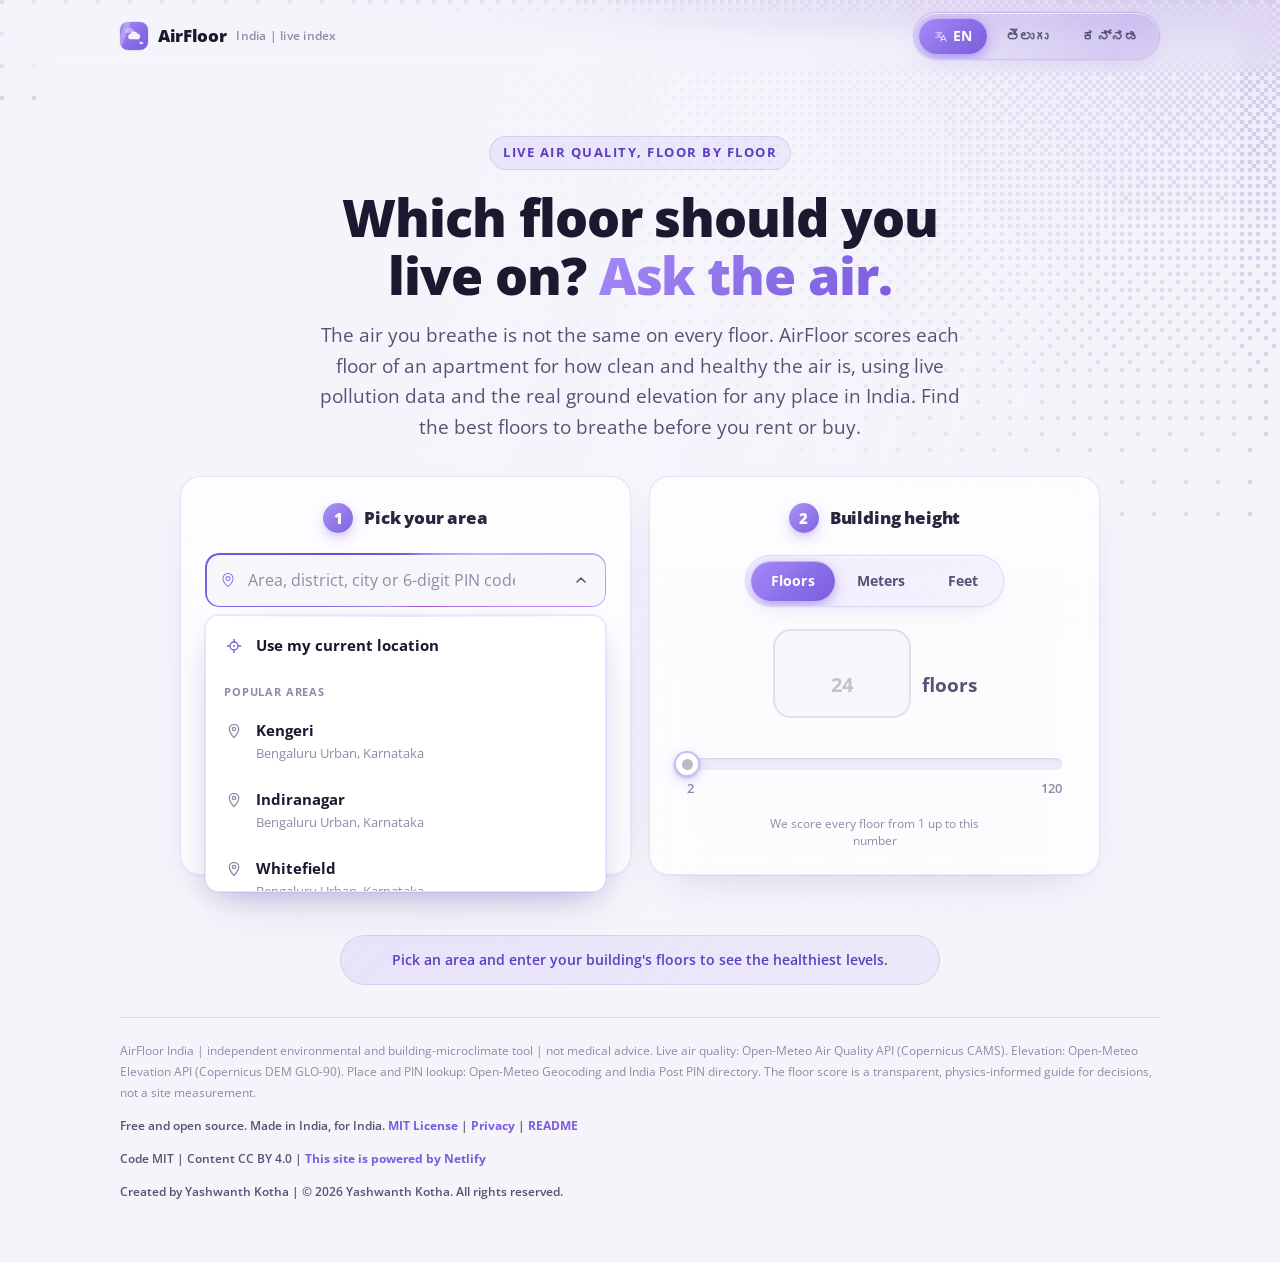
==== commit 08364a7d: "Make the preloader logo bigger and add a breathing pulse so it reads as a centred animated loader" ====
--- a/index.html
+++ b/index.html
@@ -119,13 +119,15 @@
   #preloader.pl-fadeall{opacity:0;pointer-events:none;transition:opacity .45s ease;}
   .pl-bg{position:absolute;inset:0;background:var(--bg-0);transition:opacity .55s ease;}
   .pl-bg.pl-fade{opacity:0;}
-  .pl-stage{position:relative;display:flex;flex-direction:column;align-items:center;gap:22px;}
-  .pl-mark{display:inline-flex;border-radius:22px;box-shadow:0 18px 50px -12px rgba(124,92,224,.65);line-height:0;transform-origin:center;will-change:transform;transition:transform .82s cubic-bezier(.62,0,.24,1);}
-  .pl-mark .brand-logo{width:82px;height:82px;display:block;}
-  .pl-sub{display:flex;flex-direction:column;align-items:center;gap:16px;transition:opacity .3s ease;}
+  .pl-stage{position:relative;display:flex;flex-direction:column;align-items:center;gap:30px;}
+  .pl-mark{display:inline-flex;border-radius:38px;box-shadow:0 30px 80px -16px rgba(124,92,224,.72);line-height:0;transform-origin:center;will-change:transform;transition:transform .82s cubic-bezier(.62,0,.24,1);}
+  .pl-mark .brand-logo{width:clamp(112px,32vw,140px);height:clamp(112px,32vw,140px);display:block;transform-origin:center;animation:plBreathe 2.4s ease-in-out infinite;}
+  .pl-mark.pl-land .brand-logo{animation:none;}
+  @keyframes plBreathe{0%,100%{transform:scale(1);}50%{transform:scale(1.05);}}
+  .pl-sub{display:flex;flex-direction:column;align-items:center;gap:18px;transition:opacity .3s ease;}
   .pl-sub.pl-fade{opacity:0;}
-  .pl-word{font-weight:800;font-size:22px;letter-spacing:-.02em;color:var(--ink);}
-  .pl-bar{width:150px;height:4px;border-radius:100px;background:var(--hair);overflow:hidden;}
+  .pl-word{font-weight:800;font-size:25px;letter-spacing:-.02em;color:var(--ink);}
+  .pl-bar{width:180px;height:4px;border-radius:100px;background:var(--hair);overflow:hidden;}
   .pl-fill{display:block;height:100%;width:6%;border-radius:100px;background:var(--grad);animation:plFill 1.15s cubic-bezier(.35,0,.2,1) forwards;}
   @keyframes plFill{to{width:100%;}}
   html.pl-active{overflow:hidden;}
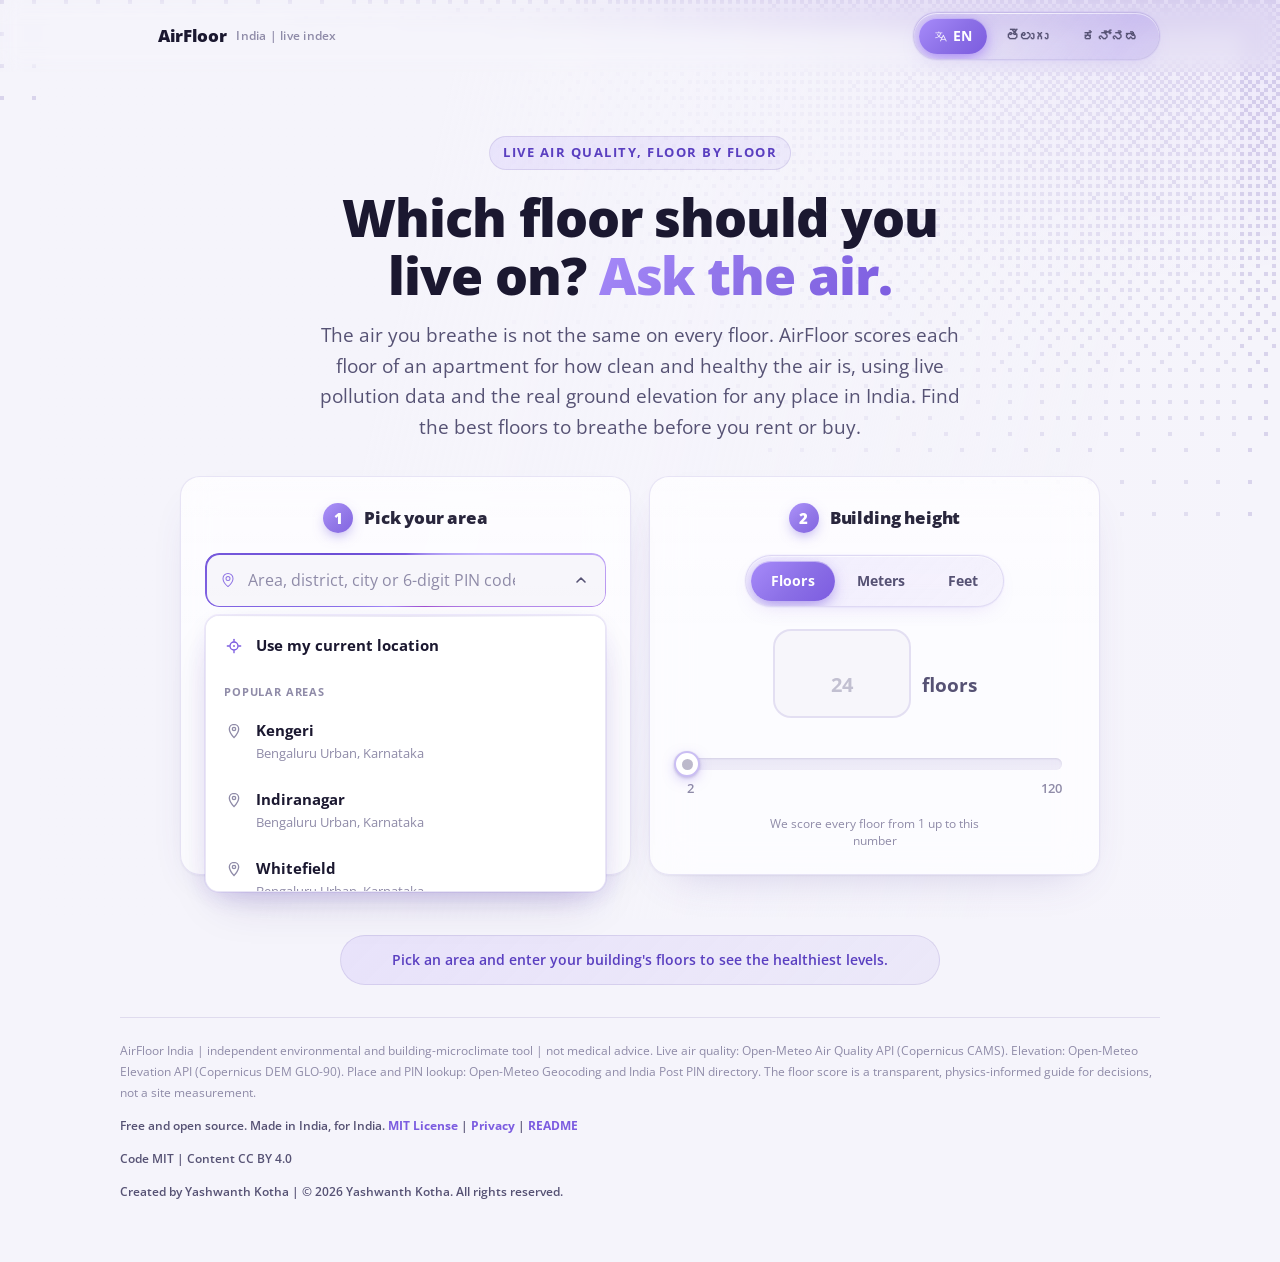
==== commit 63655a7f: "Remove Netlify from the project The site moved to GitHub Pages, so every Netlify reference is now de" ====
--- a/index.html
+++ b/index.html
@@ -11,11 +11,11 @@
 
 <meta property="og:type" content="website">
 <meta property="og:site_name" content="AirFloor">
-<meta property="og:url" content="https://airfloor.netlify.app/">
+<meta property="og:url" content="https://yashkotha.github.io/airfloor/">
 <meta property="og:title" content="AirFloor | Which floor lets you breathe easy?">
 <meta property="og:description" content="See how clean the air is on every apartment floor across India. Live air-quality scores, ranked by real elevation. Free, no signup.">
-<meta property="og:image" content="https://airfloor.netlify.app/og.jpg">
-<meta property="og:image:secure_url" content="https://airfloor.netlify.app/og.jpg">
+<meta property="og:image" content="https://yashkotha.github.io/airfloor/og.jpg">
+<meta property="og:image:secure_url" content="https://yashkotha.github.io/airfloor/og.jpg">
 <meta property="og:image:type" content="image/jpeg">
 <meta property="og:image:width" content="1200">
 <meta property="og:image:height" content="630">
@@ -24,7 +24,7 @@
 <meta name="twitter:card" content="summary_large_image">
 <meta name="twitter:title" content="AirFloor | Which floor lets you breathe easy?">
 <meta name="twitter:description" content="See how clean the air is on every apartment floor across India. Live air-quality scores, ranked by real elevation. Free, no signup.">
-<meta name="twitter:image" content="https://airfloor.netlify.app/og.jpg">
+<meta name="twitter:image" content="https://yashkotha.github.io/airfloor/og.jpg">
 <meta name="twitter:image:alt" content="AirFloor floor air-health index for apartments across India.">
 <link rel="preconnect" href="https://fonts.googleapis.com">
 <link rel="preconnect" href="https://fonts.gstatic.com" crossorigin>
@@ -979,7 +979,7 @@
   <footer>
     <p data-i18n="foot">AirFloor India | independent environmental and building-microclimate tool | not medical advice. Live air quality: Open-Meteo Air Quality API (Copernicus CAMS). Elevation: Open-Meteo Elevation API (Copernicus DEM GLO-90). Place and PIN lookup: Open-Meteo Geocoding and India Post PIN directory. The floor score is a transparent, physics-informed guide for decisions, not a site measurement.</p>
     <p class="foot-oss"><span data-i18n="oss_line">Free and open source. Made in India, for India.</span> <a href="LICENSE"><span data-i18n="oss_license">MIT License</span></a> | <a href="privacy.html"><span data-i18n="privacy_link">Privacy</span></a> | <a href="README.md">README</a></p>
-    <p class="foot-oss">Code MIT | Content CC BY 4.0 | <a href="https://www.netlify.com" rel="noopener">This site is powered by Netlify</a></p>
+    <p class="foot-oss">Code MIT | Content CC BY 4.0</p>
     <p class="foot-oss">Created by Yashwanth Kotha | © 2026 Yashwanth Kotha. All rights reserved.</p>
   </footer>
 </div>
